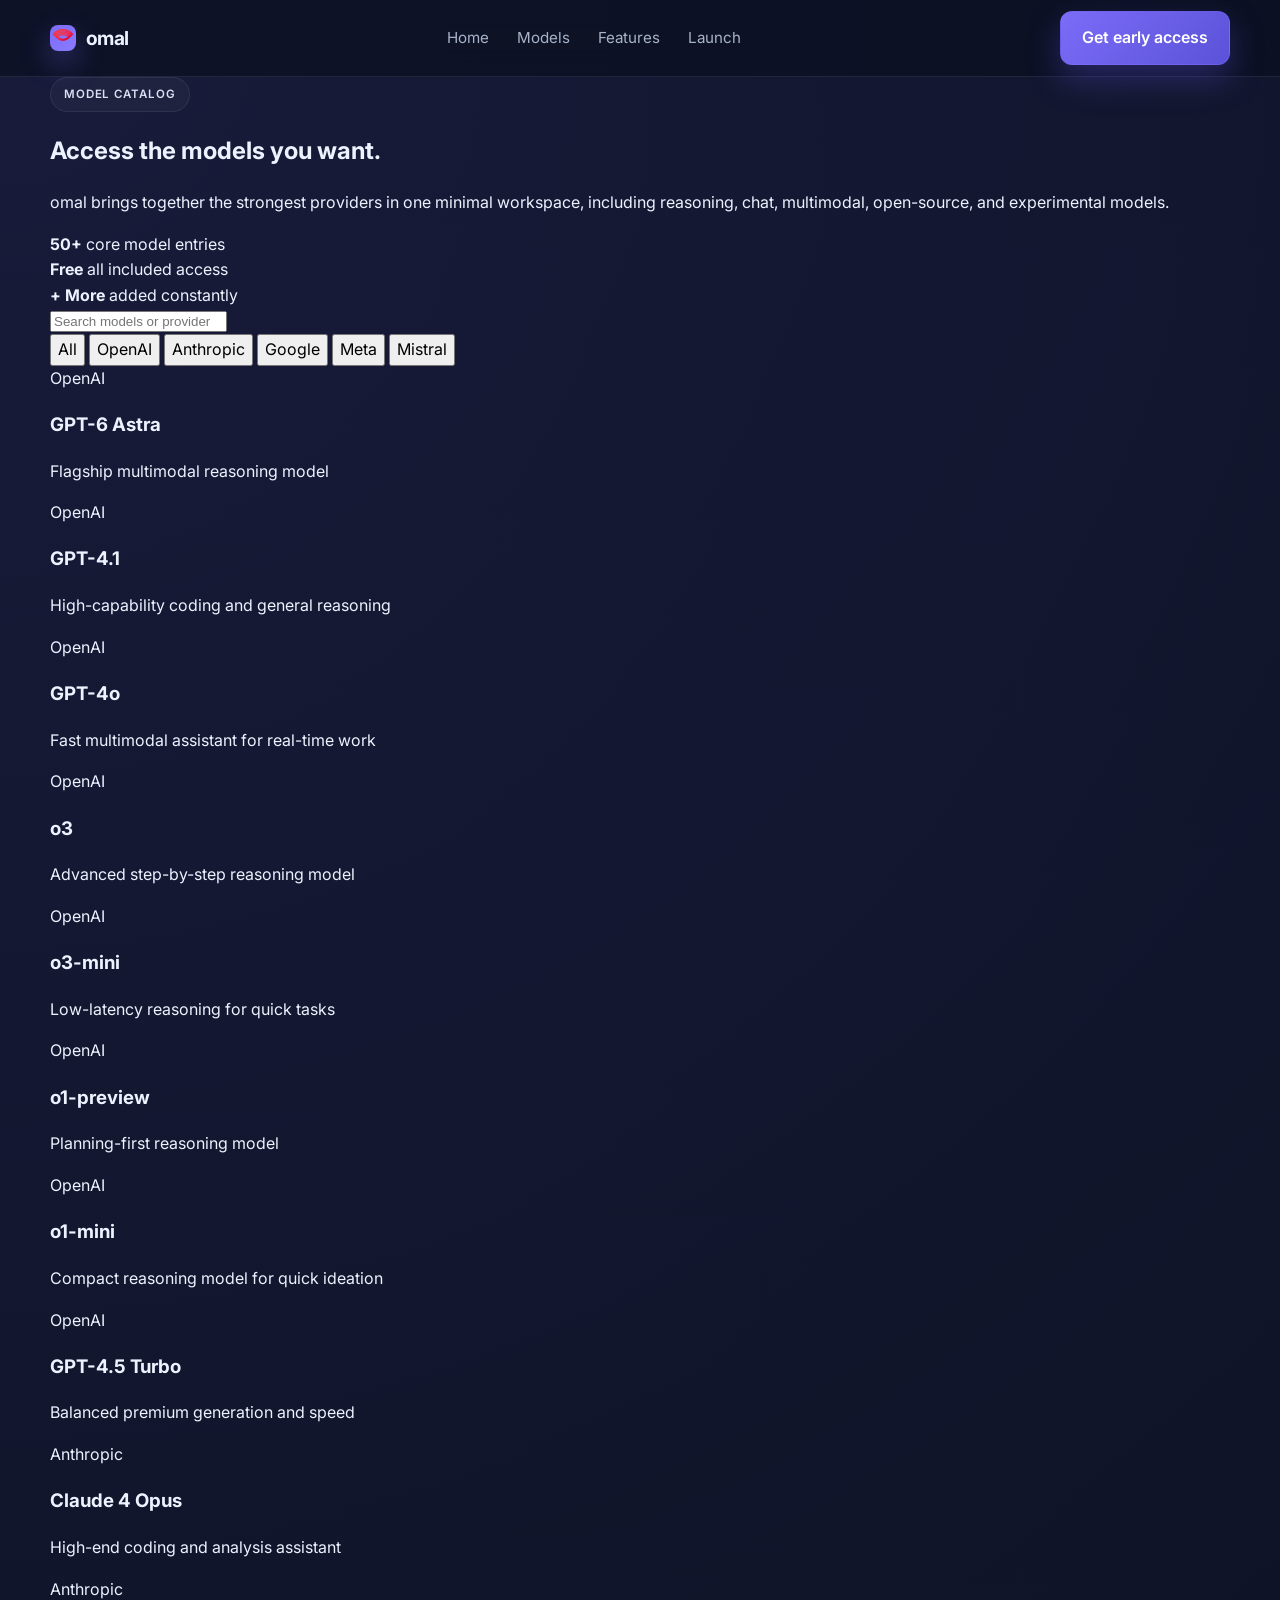
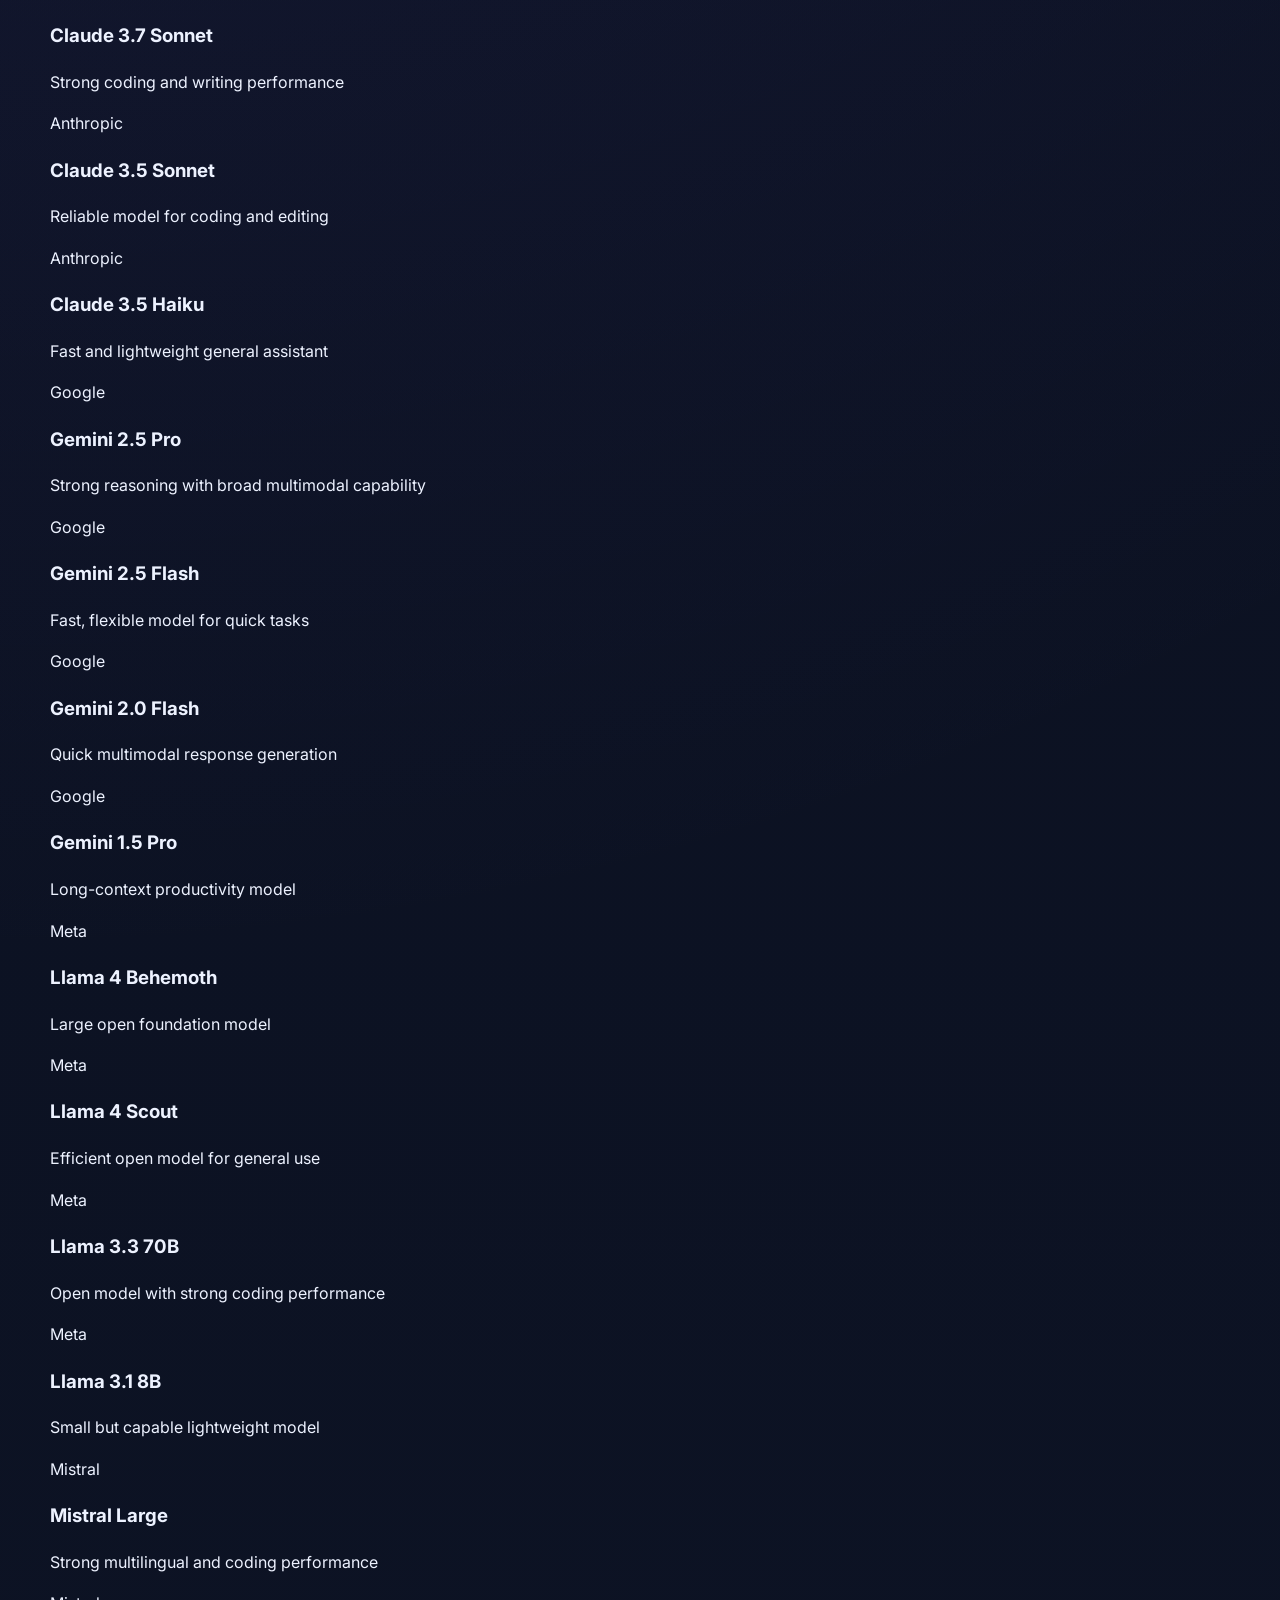
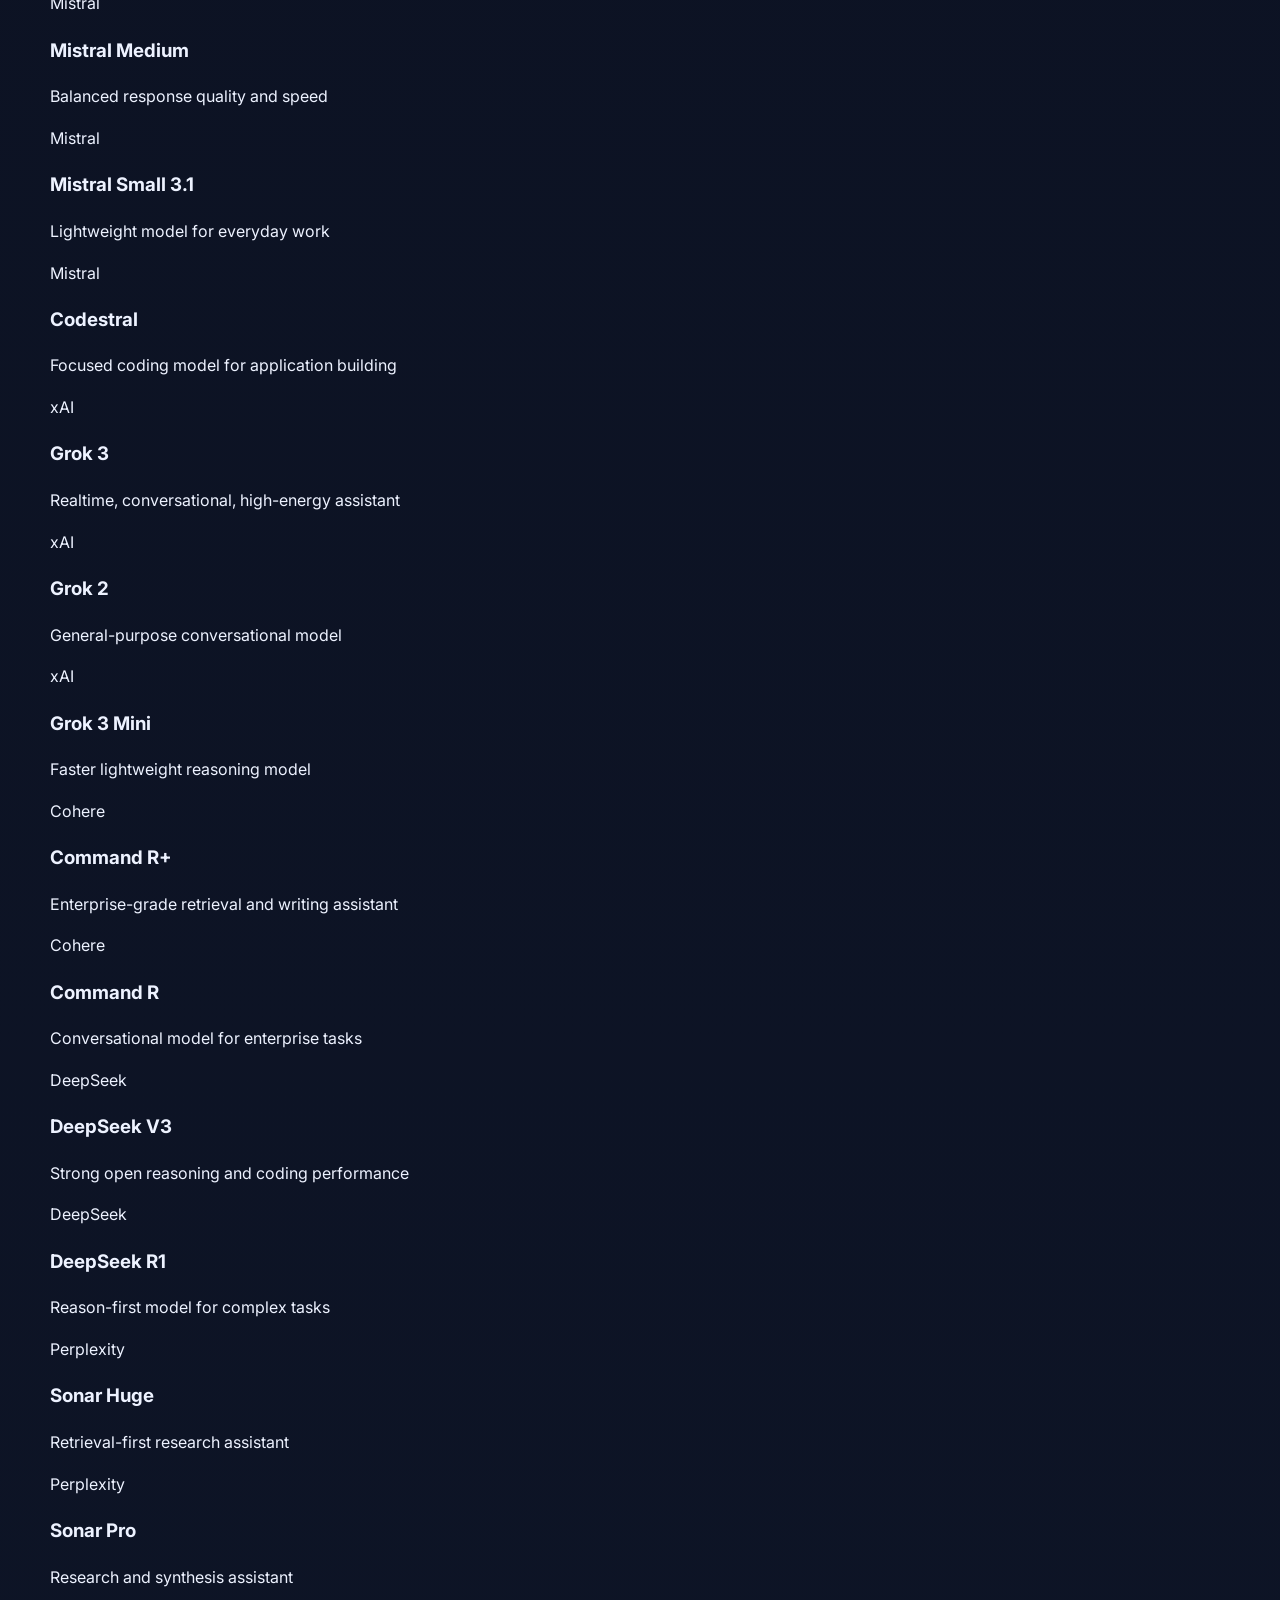
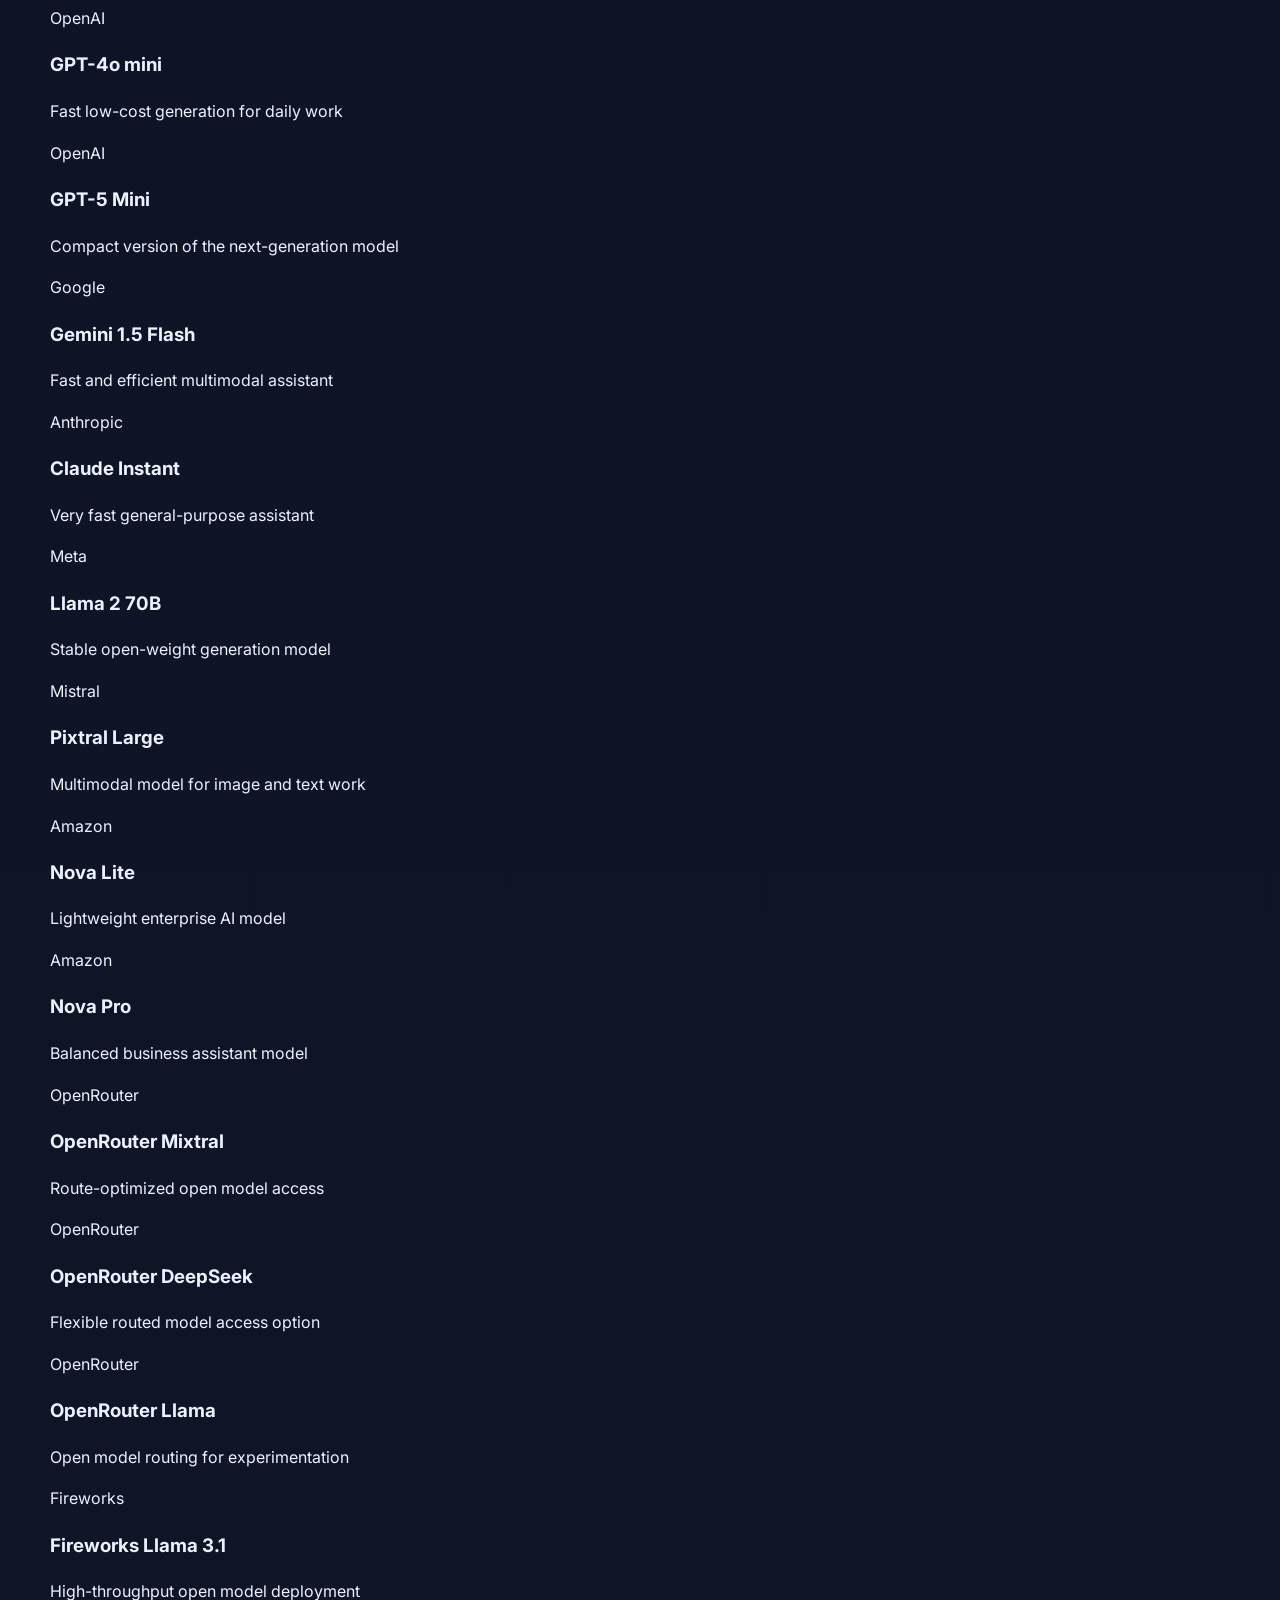
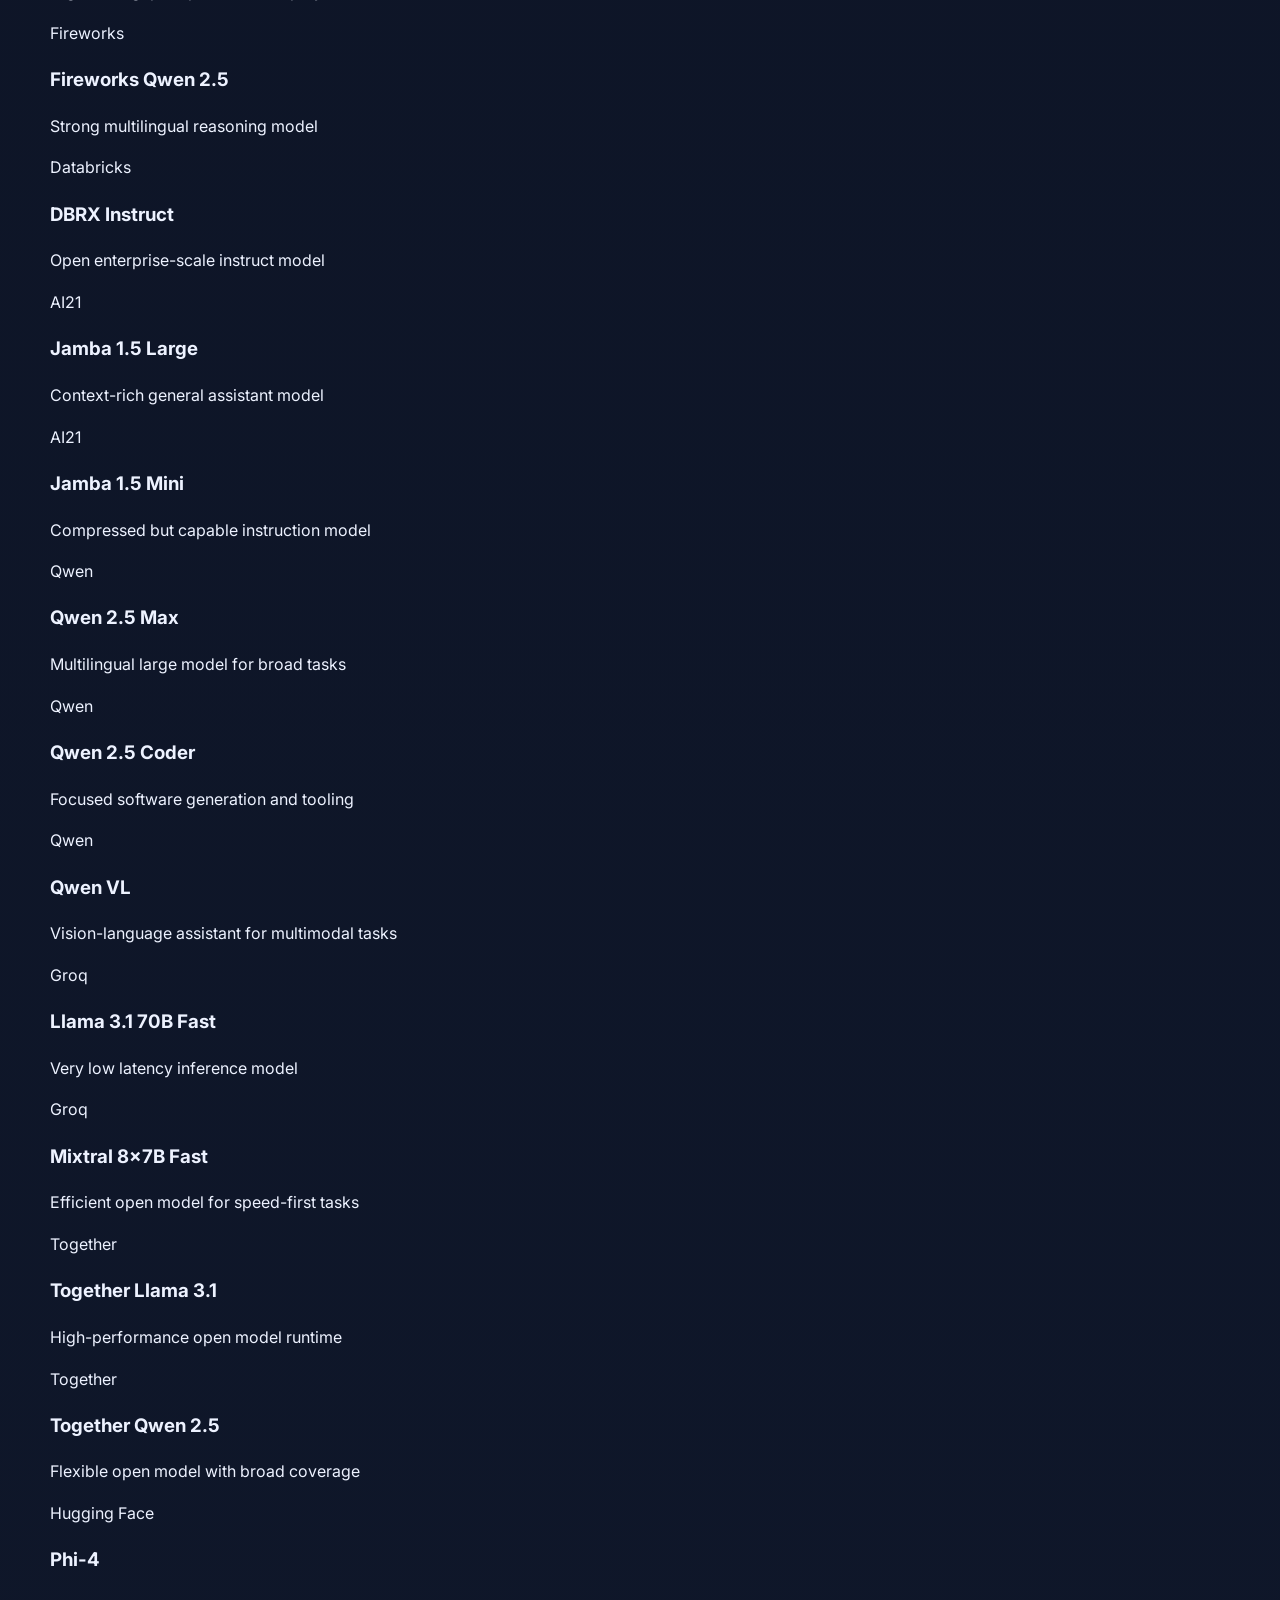
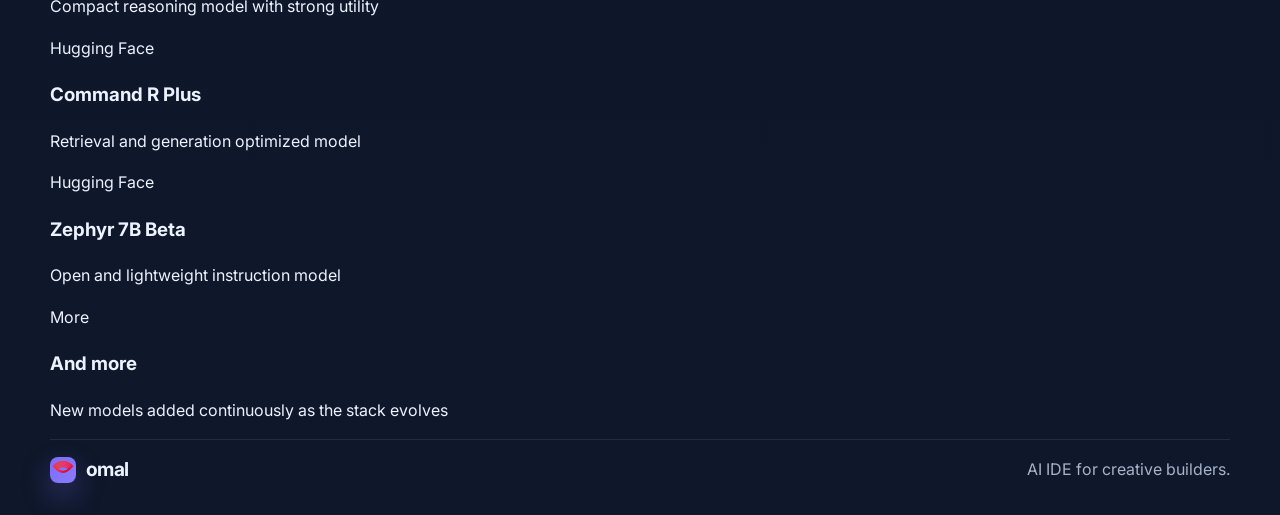
==== models.html @ 40bc3aa3 "Create the dedicated models page with a catalog grid covering 50+ AI models and provider-based filte" ====
<!DOCTYPE html>
<html lang="en">
  <head>
    <meta charset="UTF-8" />
    <meta name="viewport" content="width=device-width, initial-scale=1.0" />
    <meta
      name="description"
      content="Explore the full omal model catalog, including OpenAI, Google, Anthropic, Meta, xAI, Mistral, and more."
    />
    <title>omal — Models</title>
    <link rel="preconnect" href="https://fonts.googleapis.com" />
    <link rel="preconnect" href="https://fonts.gstatic.com" crossorigin />
    <link
      href="https://fonts.googleapis.com/css2?family=Inter:wght@400;500;600;700;800&display=swap"
      rel="stylesheet"
    />
    <link rel="stylesheet" href="styles.css" />
  </head>
  <body>
    <div class="page-shell">
      <header class="topbar">
        <div class="container nav">
          <a href="index.html" class="brand" aria-label="omal home">
            <svg class="brand-mark" viewBox="0 0 240 240" aria-hidden="true">
              <defs>
                <linearGradient id="brandGlowModels" x1="0%" y1="0%" x2="100%" y2="100%">
                  <stop offset="0%" stop-color="#ff3b30" />
                  <stop offset="50%" stop-color="#ff1e41" />
                  <stop offset="100%" stop-color="#d1001d" />
                </linearGradient>
              </defs>
              <g fill="none" stroke="url(#brandGlowModels)" stroke-width="11" stroke-linecap="round" opacity="0.96">
                <path d="M120 42c-35 0-68 15-89 42 27 30 58 48 89 48s62-18 89-48c-21-27-54-42-89-42Z" />
                <path d="M120 53c-32 0-62 14-81 37 26 28 53 45 81 45 28 0 55-17 81-45-19-23-49-37-81-37Z" />
                <path d="M120 64c-29 0-56 13-73 33 22 25 46 40 73 40 27 0 51-15 73-40-17-20-44-33-73-33Z" />
                <path d="M120 76c-25 0-48 11-62 28 18 21 39 34 62 34 23 0 44-13 62-34-14-17-37-28-62-28Z" />
                <path d="M120 88c-20 0-39 9-51 22 15 17 33 28 51 28 18 0 36-11 51-28-12-13-31-22-51-22Z" />
              </g>
            </svg>
            <span class="brand-name">omal</span>
          </a>

          <nav class="nav-links" aria-label="Main navigation">
            <a href="index.html">Home</a>
            <a href="models.html" class="active">Models</a>
            <a href="index.html#features">Features</a>
            <a href="index.html#launch">Launch</a>
          </nav>

          <a
            href="https://discord.gg/xX44B92bxk"
            target="_blank"
            rel="noreferrer"
            class="button button-primary button-small"
          >
            Get early access
          </a>
        </div>
      </header>

      <main>
        <section class="model-header container">
          <div class="model-intro">
            <span class="eyebrow muted">Model catalog</span>
            <h1>Access the models you want.</h1>
            <p>
              omal brings together the strongest providers in one minimal workspace,
              including reasoning, chat, multimodal, open-source, and experimental models.
            </p>
          </div>

          <div class="model-summary">
            <div>
              <strong>50+</strong>
              <span>core model entries</span>
            </div>
            <div>
              <strong>Free</strong>
              <span>all included access</span>
            </div>
            <div>
              <strong>+ More</strong>
              <span>added constantly</span>
            </div>
          </div>
        </section>

        <section class="models container">
          <div class="table-tools">
            <div class="search-wrap">
              <input id="modelSearch" type="search" placeholder="Search models or providers" aria-label="Search models" />
            </div>
            <div class="provider-filter" aria-label="Model filters">
              <button class="chip active" data-provider="all">All</button>
              <button class="chip" data-provider="openai">OpenAI</button>
              <button class="chip" data-provider="anthropic">Anthropic</button>
              <button class="chip" data-provider="google">Google</button>
              <button class="chip" data-provider="meta">Meta</button>
              <button class="chip" data-provider="mistral">Mistral</button>
            </div>
          </div>

          <div class="model-grid">
            <article class="model-card" data-provider="openai" data-name="gpt-6 astra">
              <div class="provider-pill provider-openai">OpenAI</div>
              <h3>GPT-6 Astra</h3>
              <p>Flagship multimodal reasoning model</p>
            </article>

            <article class="model-card" data-provider="openai" data-name="gpt-4.1">
              <div class="provider-pill provider-openai">OpenAI</div>
              <h3>GPT-4.1</h3>
              <p>High-capability coding and general reasoning</p>
            </article>

            <article class="model-card" data-provider="openai" data-name="gpt-4o">
              <div class="provider-pill provider-openai">OpenAI</div>
              <h3>GPT-4o</h3>
              <p>Fast multimodal assistant for real-time work</p>
            </article>

            <article class="model-card" data-provider="openai" data-name="o3">
              <div class="provider-pill provider-openai">OpenAI</div>
              <h3>o3</h3>
              <p>Advanced step-by-step reasoning model</p>
            </article>

            <article class="model-card" data-provider="openai" data-name="o3-mini">
              <div class="provider-pill provider-openai">OpenAI</div>
              <h3>o3-mini</h3>
              <p>Low-latency reasoning for quick tasks</p>
            </article>

            <article class="model-card" data-provider="openai" data-name="o1-preview">
              <div class="provider-pill provider-openai">OpenAI</div>
              <h3>o1-preview</h3>
              <p>Planning-first reasoning model</p>
            </article>

            <article class="model-card" data-provider="openai" data-name="o1-mini">
              <div class="provider-pill provider-openai">OpenAI</div>
              <h3>o1-mini</h3>
              <p>Compact reasoning model for quick ideation</p>
            </article>

            <article class="model-card" data-provider="openai" data-name="gpt-4.5 turbo">
              <div class="provider-pill provider-openai">OpenAI</div>
              <h3>GPT-4.5 Turbo</h3>
              <p>Balanced premium generation and speed</p>
            </article>

            <article class="model-card" data-provider="anthropic" data-name="claude 4 opus">
              <div class="provider-pill provider-anthropic">Anthropic</div>
              <h3>Claude 4 Opus</h3>
              <p>High-end coding and analysis assistant</p>
            </article>

            <article class="model-card" data-provider="anthropic" data-name="claude 3.7 sonnet">
              <div class="provider-pill provider-anthropic">Anthropic</div>
              <h3>Claude 3.7 Sonnet</h3>
              <p>Strong coding and writing performance</p>
            </article>

            <article class="model-card" data-provider="anthropic" data-name="claude 3.5 sonnet">
              <div class="provider-pill provider-anthropic">Anthropic</div>
              <h3>Claude 3.5 Sonnet</h3>
              <p>Reliable model for coding and editing</p>
            </article>

            <article class="model-card" data-provider="anthropic" data-name="claude 3.5 haiku">
              <div class="provider-pill provider-anthropic">Anthropic</div>
              <h3>Claude 3.5 Haiku</h3>
              <p>Fast and lightweight general assistant</p>
            </article>

            <article class="model-card" data-provider="google" data-name="gemini 2.5 pro">
              <div class="provider-pill provider-google">Google</div>
              <h3>Gemini 2.5 Pro</h3>
              <p>Strong reasoning with broad multimodal capability</p>
            </article>

            <article class="model-card" data-provider="google" data-name="gemini 2.5 flash">
              <div class="provider-pill provider-google">Google</div>
              <h3>Gemini 2.5 Flash</h3>
              <p>Fast, flexible model for quick tasks</p>
            </article>

            <article class="model-card" data-provider="google" data-name="gemini 2.0 flash">
              <div class="provider-pill provider-google">Google</div>
              <h3>Gemini 2.0 Flash</h3>
              <p>Quick multimodal response generation</p>
            </article>

            <article class="model-card" data-provider="google" data-name="gemini 1.5 pro">
              <div class="provider-pill provider-google">Google</div>
              <h3>Gemini 1.5 Pro</h3>
              <p>Long-context productivity model</p>
            </article>

            <article class="model-card" data-provider="meta" data-name="llama 4 behemoth">
              <div class="provider-pill provider-meta">Meta</div>
              <h3>Llama 4 Behemoth</h3>
              <p>Large open foundation model</p>
            </article>

            <article class="model-card" data-provider="meta" data-name="llama 4 scout">
              <div class="provider-pill provider-meta">Meta</div>
              <h3>Llama 4 Scout</h3>
              <p>Efficient open model for general use</p>
            </article>

            <article class="model-card" data-provider="meta" data-name="llama 3.3 70b">
              <div class="provider-pill provider-meta">Meta</div>
              <h3>Llama 3.3 70B</h3>
              <p>Open model with strong coding performance</p>
            </article>

            <article class="model-card" data-provider="meta" data-name="llama 3.1 8b">
              <div class="provider-pill provider-meta">Meta</div>
              <h3>Llama 3.1 8B</h3>
              <p>Small but capable lightweight model</p>
            </article>

            <article class="model-card" data-provider="mistral" data-name="mistral large">
              <div class="provider-pill provider-mistral">Mistral</div>
              <h3>Mistral Large</h3>
              <p>Strong multilingual and coding performance</p>
            </article>

            <article class="model-card" data-provider="mistral" data-name="mistral medium">
              <div class="provider-pill provider-mistral">Mistral</div>
              <h3>Mistral Medium</h3>
              <p>Balanced response quality and speed</p>
            </article>

            <article class="model-card" data-provider="mistral" data-name="mistral small 3.1">
              <div class="provider-pill provider-mistral">Mistral</div>
              <h3>Mistral Small 3.1</h3>
              <p>Lightweight model for everyday work</p>
            </article>

            <article class="model-card" data-provider="mistral" data-name="codestral">
              <div class="provider-pill provider-mistral">Mistral</div>
              <h3>Codestral</h3>
              <p>Focused coding model for application building</p>
            </article>

            <article class="model-card" data-provider="xai" data-name="grok 3">
              <div class="provider-pill provider-xai">xAI</div>
              <h3>Grok 3</h3>
              <p>Realtime, conversational, high-energy assistant</p>
            </article>

            <article class="model-card" data-provider="xai" data-name="grok 2">
              <div class="provider-pill provider-xai">xAI</div>
              <h3>Grok 2</h3>
              <p>General-purpose conversational model</p>
            </article>

            <article class="model-card" data-provider="xai" data-name="grok 3 mini">
              <div class="provider-pill provider-xai">xAI</div>
              <h3>Grok 3 Mini</h3>
              <p>Faster lightweight reasoning model</p>
            </article>

            <article class="model-card" data-provider="cohere" data-name="command r+">
              <div class="provider-pill provider-cohere">Cohere</div>
              <h3>Command R+</h3>
              <p>Enterprise-grade retrieval and writing assistant</p>
            </article>

            <article class="model-card" data-provider="cohere" data-name="command r">
              <div class="provider-pill provider-cohere">Cohere</div>
              <h3>Command R</h3>
              <p>Conversational model for enterprise tasks</p>
            </article>

            <article class="model-card" data-provider="deepseek" data-name="deepseek v3">
              <div class="provider-pill provider-deepseek">DeepSeek</div>
              <h3>DeepSeek V3</h3>
              <p>Strong open reasoning and coding performance</p>
            </article>

            <article class="model-card" data-provider="deepseek" data-name="deepseek r1">
              <div class="provider-pill provider-deepseek">DeepSeek</div>
              <h3>DeepSeek R1</h3>
              <p>Reason-first model for complex tasks</p>
            </article>

            <article class="model-card" data-provider="perplexity" data-name="sonar huge">
              <div class="provider-pill provider-perplexity">Perplexity</div>
              <h3>Sonar Huge</h3>
              <p>Retrieval-first research assistant</p>
            </article>

            <article class="model-card" data-provider="perplexity" data-name="sonar pro">
              <div class="provider-pill provider-perplexity">Perplexity</div>
              <h3>Sonar Pro</h3>
              <p>Research and synthesis assistant</p>
            </article>

            <article class="model-card" data-provider="openai" data-name="gpt-4o mini">
              <div class="provider-pill provider-openai">OpenAI</div>
              <h3>GPT-4o mini</h3>
              <p>Fast low-cost generation for daily work</p>
            </article>

            <article class="model-card" data-provider="openai" data-name="gpt-5 mini">
              <div class="provider-pill provider-openai">OpenAI</div>
              <h3>GPT-5 Mini</h3>
              <p>Compact version of the next-generation model</p>
            </article>

            <article class="model-card" data-provider="google" data-name="gemini 1.5 flash">
              <div class="provider-pill provider-google">Google</div>
              <h3>Gemini 1.5 Flash</h3>
              <p>Fast and efficient multimodal assistant</p>
            </article>

            <article class="model-card" data-provider="anthropic" data-name="claude instant">
              <div class="provider-pill provider-anthropic">Anthropic</div>
              <h3>Claude Instant</h3>
              <p>Very fast general-purpose assistant</p>
            </article>

            <article class="model-card" data-provider="meta" data-name="llama 2 70b">
              <div class="provider-pill provider-meta">Meta</div>
              <h3>Llama 2 70B</h3>
              <p>Stable open-weight generation model</p>
            </article>

            <article class="model-card" data-provider="mistral" data-name="pixtral large">
              <div class="provider-pill provider-mistral">Mistral</div>
              <h3>Pixtral Large</h3>
              <p>Multimodal model for image and text work</p>
            </article>

            <article class="model-card" data-provider="amazon" data-name="nova lite">
              <div class="provider-pill provider-amazon">Amazon</div>
              <h3>Nova Lite</h3>
              <p>Lightweight enterprise AI model</p>
            </article>

            <article class="model-card" data-provider="amazon" data-name="nova pro">
              <div class="provider-pill provider-amazon">Amazon</div>
              <h3>Nova Pro</h3>
              <p>Balanced business assistant model</p>
            </article>

            <article class="model-card" data-provider="openrouter" data-name="openrouter mixtral">
              <div class="provider-pill provider-openrouter">OpenRouter</div>
              <h3>OpenRouter Mixtral</h3>
              <p>Route-optimized open model access</p>
            </article>

            <article class="model-card" data-provider="openrouter" data-name="openrouter deepseek">
              <div class="provider-pill provider-openrouter">OpenRouter</div>
              <h3>OpenRouter DeepSeek</h3>
              <p>Flexible routed model access option</p>
            </article>

            <article class="model-card" data-provider="openrouter" data-name="openrouter llama">
              <div class="provider-pill provider-openrouter">OpenRouter</div>
              <h3>OpenRouter Llama</h3>
              <p>Open model routing for experimentation</p>
            </article>

            <article class="model-card" data-provider="fireworks" data-name="fireworks llama 3.1">
              <div class="provider-pill provider-fireworks">Fireworks</div>
              <h3>Fireworks Llama 3.1</h3>
              <p>High-throughput open model deployment</p>
            </article>

            <article class="model-card" data-provider="fireworks" data-name="fireworks qwen 2.5">
              <div class="provider-pill provider-fireworks">Fireworks</div>
              <h3>Fireworks Qwen 2.5</h3>
              <p>Strong multilingual reasoning model</p>
            </article>

            <article class="model-card" data-provider="databricks" data-name="dbrx instruct">
              <div class="provider-pill provider-databricks">Databricks</div>
              <h3>DBRX Instruct</h3>
              <p>Open enterprise-scale instruct model</p>
            </article>

            <article class="model-card" data-provider="ai21" data-name="jamba 1.5 large">
              <div class="provider-pill provider-ai21">AI21</div>
              <h3>Jamba 1.5 Large</h3>
              <p>Context-rich general assistant model</p>
            </article>

            <article class="model-card" data-provider="ai21" data-name="jamba 1.5 mini">
              <div class="provider-pill provider-ai21">AI21</div>
              <h3>Jamba 1.5 Mini</h3>
              <p>Compressed but capable instruction model</p>
            </article>

            <article class="model-card" data-provider="qwen" data-name="qwen 2.5 max">
              <div class="provider-pill provider-qwen">Qwen</div>
              <h3>Qwen 2.5 Max</h3>
              <p>Multilingual large model for broad tasks</p>
            </article>

            <article class="model-card" data-provider="qwen" data-name="qwen 2.5 coder">
              <div class="provider-pill provider-qwen">Qwen</div>
              <h3>Qwen 2.5 Coder</h3>
              <p>Focused software generation and tooling</p>
            </article>

            <article class="model-card" data-provider="qwen" data-name="qwen vl">
              <div class="provider-pill provider-qwen">Qwen</div>
              <h3>Qwen VL</h3>
              <p>Vision-language assistant for multimodal tasks</p>
            </article>

            <article class="model-card" data-provider="groq" data-name="llama 3.1 70b fast">
              <div class="provider-pill provider-groq">Groq</div>
              <h3>Llama 3.1 70B Fast</h3>
              <p>Very low latency inference model</p>
            </article>

            <article class="model-card" data-provider="groq" data-name="mixtral 8x7b fast">
              <div class="provider-pill provider-groq">Groq</div>
              <h3>Mixtral 8x7B Fast</h3>
              <p>Efficient open model for speed-first tasks</p>
            </article>

            <article class="model-card" data-provider="together" data-name="together llama 3.1">
              <div class="provider-pill provider-together">Together</div>
              <h3>Together Llama 3.1</h3>
              <p>High-performance open model runtime</p>
            </article>

            <article class="model-card" data-provider="together" data-name="together qwen 2.5">
              <div class="provider-pill provider-together">Together</div>
              <h3>Together Qwen 2.5</h3>
              <p>Flexible open model with broad coverage</p>
            </article>

            <article class="model-card" data-provider="huggingface" data-name="phi-4">
              <div class="provider-pill provider-huggingface">Hugging Face</div>
              <h3>Phi-4</h3>
              <p>Compact reasoning model with strong utility</p>
            </article>

            <article class="model-card" data-provider="huggingface" data-name="command-r-plus-08-2024">
              <div class="provider-pill provider-huggingface">Hugging Face</div>
              <h3>Command R Plus</h3>
              <p>Retrieval and generation optimized model</p>
            </article>

            <article class="model-card" data-provider="huggingface" data-name="zephyr 7b beta">
              <div class="provider-pill provider-huggingface">Hugging Face</div>
              <h3>Zephyr 7B Beta</h3>
              <p>Open and lightweight instruction model</p>
            </article>

            <article class="model-card more-card" data-provider="all" data-name="more models">
              <div class="provider-pill provider-more">More</div>
              <h3>And more</h3>
              <p>New models added continuously as the stack evolves</p>
            </article>
          </div>
        </section>
      </main>

      <footer class="footer container">
        <a href="index.html" class="brand footer-brand" aria-label="omal home">
          <svg class="brand-mark" viewBox="0 0 240 240" aria-hidden="true">
            <defs>
              <linearGradient id="brandGlowFooterModels" x1="0%" y1="0%" x2="100%" y2="100%">
                <stop offset="0%" stop-color="#ff3b30" />
                <stop offset="50%" stop-color="#ff1e41" />
                <stop offset="100%" stop-color="#d1001d" />
              </linearGradient>
            </defs>
            <g fill="none" stroke="url(#brandGlowFooterModels)" stroke-width="11" stroke-linecap="round" opacity="0.96">
              <path d="M120 42c-35 0-68 15-89 42 27 30 58 48 89 48s62-18 89-48c-21-27-54-42-89-42Z" />
              <path d="M120 53c-32 0-62 14-81 37 26 28 53 45 81 45 28 0 55-17 81-45-19-23-49-37-81-37Z" />
              <path d="M120 64c-29 0-56 13-73 33 22 25 46 40 73 40 27 0 51-15 73-40-17-20-44-33-73-33Z" />
              <path d="M120 76c-25 0-48 11-62 28 18 21 39 34 62 34 23 0 44-13 62-34-14-17-37-28-62-28Z" />
              <path d="M120 88c-20 0-39 9-51 22 15 17 33 28 51 28 18 0 36-11 51-28-12-13-31-22-51-22Z" />
            </g>
          </svg>
          <span class="brand-name">omal</span>
        </a>

        <p>AI IDE for creative builders.</p>
      </footer>
    </div>

    <script src="script.js"></script>
  </body>
</html>
---- styles.css ----
:root {
  --bg: #0b1020;
  --bg-soft: #111827;
  --bg-elevated: #121b2d;
  --panel: rgba(17, 24, 39, 0.82);
  --panel-strong: #101827;
  --line: rgba(148, 163, 184, 0.15);
  --text: #edf2ff;
  --muted: #a7b3c9;
  --muted-strong: #d9e0f0;
  --accent: #7c6cf8;
  --accent-strong: #5a52d8;
  --accent-soft: rgba(124, 108, 248, 0.12);
  --success: #4dd4ac;
  --shadow: 0 20px 45px rgba(2, 6, 23, 0.38);
}

* {
  box-sizing: border-box;
}

html {
  scroll-behavior: smooth;
}

body {
  margin: 0;
  background:
    radial-gradient(circle at top left, rgba(124, 108, 248, 0.12), transparent 30%),
    linear-gradient(180deg, #0b1020 0%, #0f172a 100%);
  color: var(--text);
  font-family: "Inter", sans-serif;
  line-height: 1.6;
}

a {
  color: inherit;
  text-decoration: none;
}

img, svg {
  display: block;
  max-width: 100%;
}

button {
  font: inherit;
}

.site-shell {
  min-height: 100vh;
}

.container {
  width: min(1180px, calc(100% - 32px));
  margin: 0 auto;
}

.topbar {
  position: sticky;
  top: 0;
  z-index: 10;
  background: rgba(11, 16, 32, 0.72);
  backdrop-filter: blur(14px);
  border-bottom: 1px solid var(--line);
}

.nav {
  display: flex;
  align-items: center;
  justify-content: space-between;
  min-height: 76px;
  gap: 20px;
}

.brand {
  display: inline-flex;
  align-items: center;
  gap: 10px;
  font-weight: 700;
  letter-spacing: -0.04em;
}

.brand-mark {
  width: 26px;
  height: 26px;
  border-radius: 8px;
  display: inline-grid;
  place-items: center;
  background: linear-gradient(135deg, var(--accent), #8a7bff);
  color: white;
  box-shadow: 0 12px 28px rgba(124, 108, 248, 0.35);
}

.brand-name {
  font-size: 1.2rem;
}

.nav-links {
  display: flex;
  align-items: center;
  gap: 28px;
  color: var(--muted);
  font-size: 0.95rem;
}

.nav-links a {
  transition: color 150ms ease;
}

.nav-links a:hover {
  color: var(--text);
}

.button {
  display: inline-flex;
  align-items: center;
  justify-content: center;
  border-radius: 12px;
  transition: transform 150ms ease, opacity 150ms ease, border-color 150ms ease;
  cursor: pointer;
}

.button:hover {
  transform: translateY(-1px);
}

.button-primary {
  background: linear-gradient(135deg, var(--accent), var(--accent-strong));
  color: white;
  box-shadow: 0 14px 32px rgba(90, 82, 216, 0.34);
  border: 1px solid rgba(124, 108, 248, 0.35);
}

.button-secondary {
  background: rgba(15, 23, 42, 0.5);
  color: var(--text);
  border: 1px solid var(--line);
}

.button.small {
  padding: 0.7rem 1rem;
  font-size: 0.92rem;
}

.button:not(.small) {
  min-height: 48px;
  padding: 0.8rem 1.3rem;
  font-weight: 600;
}

.hero {
  display: grid;
  grid-template-columns: 1.05fr 0.95fr;
  align-items: center;
  gap: 42px;
  padding: 72px 0 56px;
}

.eyebrow {
  display: inline-flex;
  align-items: center;
  background: rgba(124, 108, 248, 0.08);
  border: 1px solid rgba(124, 108, 248, 0.2);
  color: #d9d2ff;
  border-radius: 999px;
  padding: 0.45rem 0.8rem;
  text-transform: uppercase;
  letter-spacing: 0.08em;
  font-size: 0.72rem;
  font-weight: 600;
}

.eyebrow.muted {
  background: rgba(148, 163, 184, 0.06);
  border-color: rgba(148, 163, 184, 0.12);
  color: var(--muted-strong);
}

.hero-copy h1 {
  margin: 18px 0 16px;
  font-size: clamp(3rem, 6vw, 5rem);
  line-height: 0.96;
  letter-spacing: -0.065em;
  max-width: 620px;
}

.lead {
  margin: 0;
  max-width: 600px;
  color: var(--muted);
  font-size: 1.1rem;
}

.cta-row {
  display: flex;
  flex-wrap: wrap;
  gap: 14px;
  margin-top: 30px;
}

.hero-stats {
  display: grid;
  grid-template-columns: repeat(3, minmax(0, 1fr));
  gap: 18px;
  margin-top: 30px;
}

.hero-stats div {
  padding-top: 18px;
  border-top: 1px solid var(--line);
}

.hero-stats strong {
  display: block;
  margin-bottom: 6px;
  font-size: 1rem;
}

.hero-stats span {
  color: var(--muted);
  font-size: 0.76rem;
}

.hero-visual {
  background: rgba(14, 20, 33, 0.88);
  border: 1px solid var(--line);
  border-radius: 20px;
  box-shadow: var(--shadow);
  padding: 14px;
}

.window-bar {
  display: flex;
  gap: 8px;
  padding: 8px 10px 14px;
}

.window-bar span {
  display: block;
  width: 11px;
  height: 11px;
  border-radius: 50%;
  background: rgba(148, 163, 184, 0.55);
}

.window-bar span:first-child { background: #ff5f57; }
.window-bar span:nth-child(2) { background: #ffbd2e; }
.window-bar span:nth-child(3) { background: #28c840; }

.editor {
  display: grid;
  grid-template-columns: 170px 1fr;
  border-radius: 16px;
  overflow: hidden;
  border: 1px solid var(--line);
  background: rgba(9, 12, 20, 0.9);
}

.sidebar {
  padding: 14px 10px;
  background: rgba(15, 23, 42, 0.7);
  border-right: 1px solid var(--line);
}

.side-item {
  display: flex;
  align-items: center;
  padding: 10px 12px;
  margin-bottom: 8px;
  border-radius: 10px;
  color: var(--muted);
  background: transparent;
  font-size: 0.82rem;
}

.side-item.active {
  background: rgba(124, 108, 248, 0.08);
  border: 1px solid rgba(124, 108, 248, 0.18);
  color: var(--text);
}

.code-panel {
  padding: 14px 12px 12px;
}

.panel-label {
  display: inline-flex;
  align-items: center;
  border-radius: 999px;
  padding: 0.38rem 0.62rem;
  background: rgba(77, 212, 172, 0.08);
  border: 1px solid rgba(77, 212, 172, 0.24);
  color: #bee9dc;
  font-size: 0.72rem;
  letter-spacing: 0.05em;
  text-transform: uppercase;
  font-weight: 600;
}

pre {
  margin: 14px 0 12px;
  background: rgba(15, 23, 42, 0.7);
  border: 1px solid rgba(148, 163, 184, 0.08);
  border-radius: 12px;
  padding: 14px;
  overflow: auto;
}

pre code {
  color: #dfe7fb;
  font-family: "SFMono-Regular", Consolas, monospace;
  font-size: 0.77rem;
  line-height: 1.8;
}

.token.key { color: #b39cff; }
.token.var { color: #d9d2ff; }
.token.string { color: #8ce4c6; }

.status-row {
  display: inline-flex;
  align-items: center;
  gap: 8px;
  border-radius: 999px;
  border: 1px solid var(--line);
  padding: 0.44rem 0.72rem;
  font-size: 0.74rem;
  color: var(--muted);
  background: rgba(148, 163, 184, 0.03);
}

.status-dot {
  width: 7px;
  height: 7px;
  border-radius: 50%;
  background: var(--success);
  box-shadow: 0 0 10px rgba(77, 212, 172, 0.9);
}

.features,
.workflow,
.story,
.cta {
  padding: 30px 0 56px;
}

.section-heading {
  margin-bottom: 24px;
}

.section-heading h2 {
  margin: 14px 0 0;
  font-size: clamp(2.2rem, 4vw, 3.2rem);
  line-height: 1.06;
  letter-spacing: -0.06em;
}

.narrow {
  max-width: 620px;
}

.feature-grid {
  display: grid;
  grid-template-columns: repeat(4, minmax(0, 1fr));
  gap: 18px;
}

.feature-card {
  background: rgba(17, 24, 39, 0.62);
  border: 1px solid var(--line);
  border-radius: 20px;
  padding: 20px 18px;
  box-shadow: 0 8px 20px rgba(2, 6, 23, 0.08);
}

.feature-icon {
  width: 42px;
  height: 42px;
  display: grid;
  place-items: center;
  border-radius: 12px;
  border: 1px solid rgba(124, 108, 248, 0.18);
  background: rgba(124, 108, 248, 0.06);
  color: #d8d1ff;
  margin-bottom: 18px;
}

.feature-icon svg {
  width: 18px;
  height: 18px;
}

.feature-card h3 {
  margin: 0 0 10px;
  font-size: 1.15rem;
}

.feature-card p {
  margin: 0;
  color: var(--muted);
}

.steps {
  display: grid;
  grid-template-columns: repeat(4, minmax(0, 1fr));
  gap: 18px;
}

.step {
  background: rgba(17, 24, 39, 0.58);
  border: 1px solid var(--line);
  border-radius: 18px;
  padding: 18px;
}

.step-number {
  display: inline-block;
  margin-bottom: 14px;
  color: #cfc1ff;
  font-size: 0.72rem;
  font-weight: 700;
  letter-spacing: 0.12em;
}

.step h3 {
  margin: 0 0 10px;
  font-size: 1.12rem;
}

.step p {
  margin: 0;
  color: var(--muted);
}

.story-panel {
  display: grid;
  grid-template-columns: 1.2fr 0.8fr;
  gap: 18px;
  background: linear-gradient(180deg, rgba(17, 24, 39, 0.9), rgba(12, 17, 29, 0.92));
  border: 1px solid var(--line);
  border-radius: 22px;
  padding: 28px;
}

.story-copy h2 {
  margin: 14px 0 12px;
  font-size: clamp(2rem, 4vw, 3rem);
  letter-spacing: -0.06em;
}

.story-copy p {
  margin: 0;
  color: var(--muted);
}

.story-metrics {
  display: grid;
  gap: 14px;
  align-content: center;
}

.story-metrics div {
  background: rgba(124, 108, 248, 0.04);
  border: 1px solid rgba(124, 108, 248, 0.12);
  border-radius: 16px;
  padding: 18px;
}

.story-metrics strong {
  display: block;
  font-size: clamp(1.8rem, 4vw, 2.4rem);
  letter-spacing: -0.06em;
}

.story-metrics span {
  color: var(--muted);
}

.cta-card {
  text-align: center;
  border: 1px solid var(--line);
  border-radius: 24px;
  background: linear-gradient(180deg, rgba(124, 108, 248, 0.08), rgba(17, 24, 39, 0.75));
  padding: clamp(28px, 5vw, 54px);
}

.cta-card h2 {
  margin: 16px auto 10px;
  max-width: 540px;
  font-size: clamp(2.2rem, 4vw, 3.2rem);
  line-height: 1.08;
  letter-spacing: -0.06em;
}

.cta-card p {
  margin: 0 auto 24px;
  max-width: 620px;
  color: var(--muted);
}

.footer {
  display: flex;
  align-items: center;
  justify-content: space-between;
  padding: 0 0 30px;
  margin-top: 10px;
  border-top: 1px solid var(--line);
}

.footer-brand {
  padding-top: 14px;
}

.footer p {
  margin: 0;
  padding-top: 14px;
  color: var(--muted);
}

@media (max-width: 980px) {
  .hero,
  .story-panel {
    grid-template-columns: 1fr;
  }

  .feature-grid {
    grid-template-columns: repeat(2, minmax(0, 1fr));
  }

  .steps {
    grid-template-columns: repeat(2, minmax(0, 1fr));
  }
}

@media (max-width: 700px) {
  .nav {
    flex-wrap: wrap;
    justify-content: center;
    padding: 16px 0;
  }

  .nav-links {
    width: 100%;
    justify-content: center;
    flex-wrap: wrap;
  }

  .hero {
    padding-top: 40px;
  }

  .hero-stats,
  .feature-grid,
  .steps {
    grid-template-columns: 1fr;
  }

  .editor {
    grid-template-columns: 1fr;
  }

  .sidebar {
    border-right: none;
    border-bottom: 1px solid var(--line);
  }

  .footer {
    flex-direction: column;
    text-align: center;
    gap: 6px;
  }
}
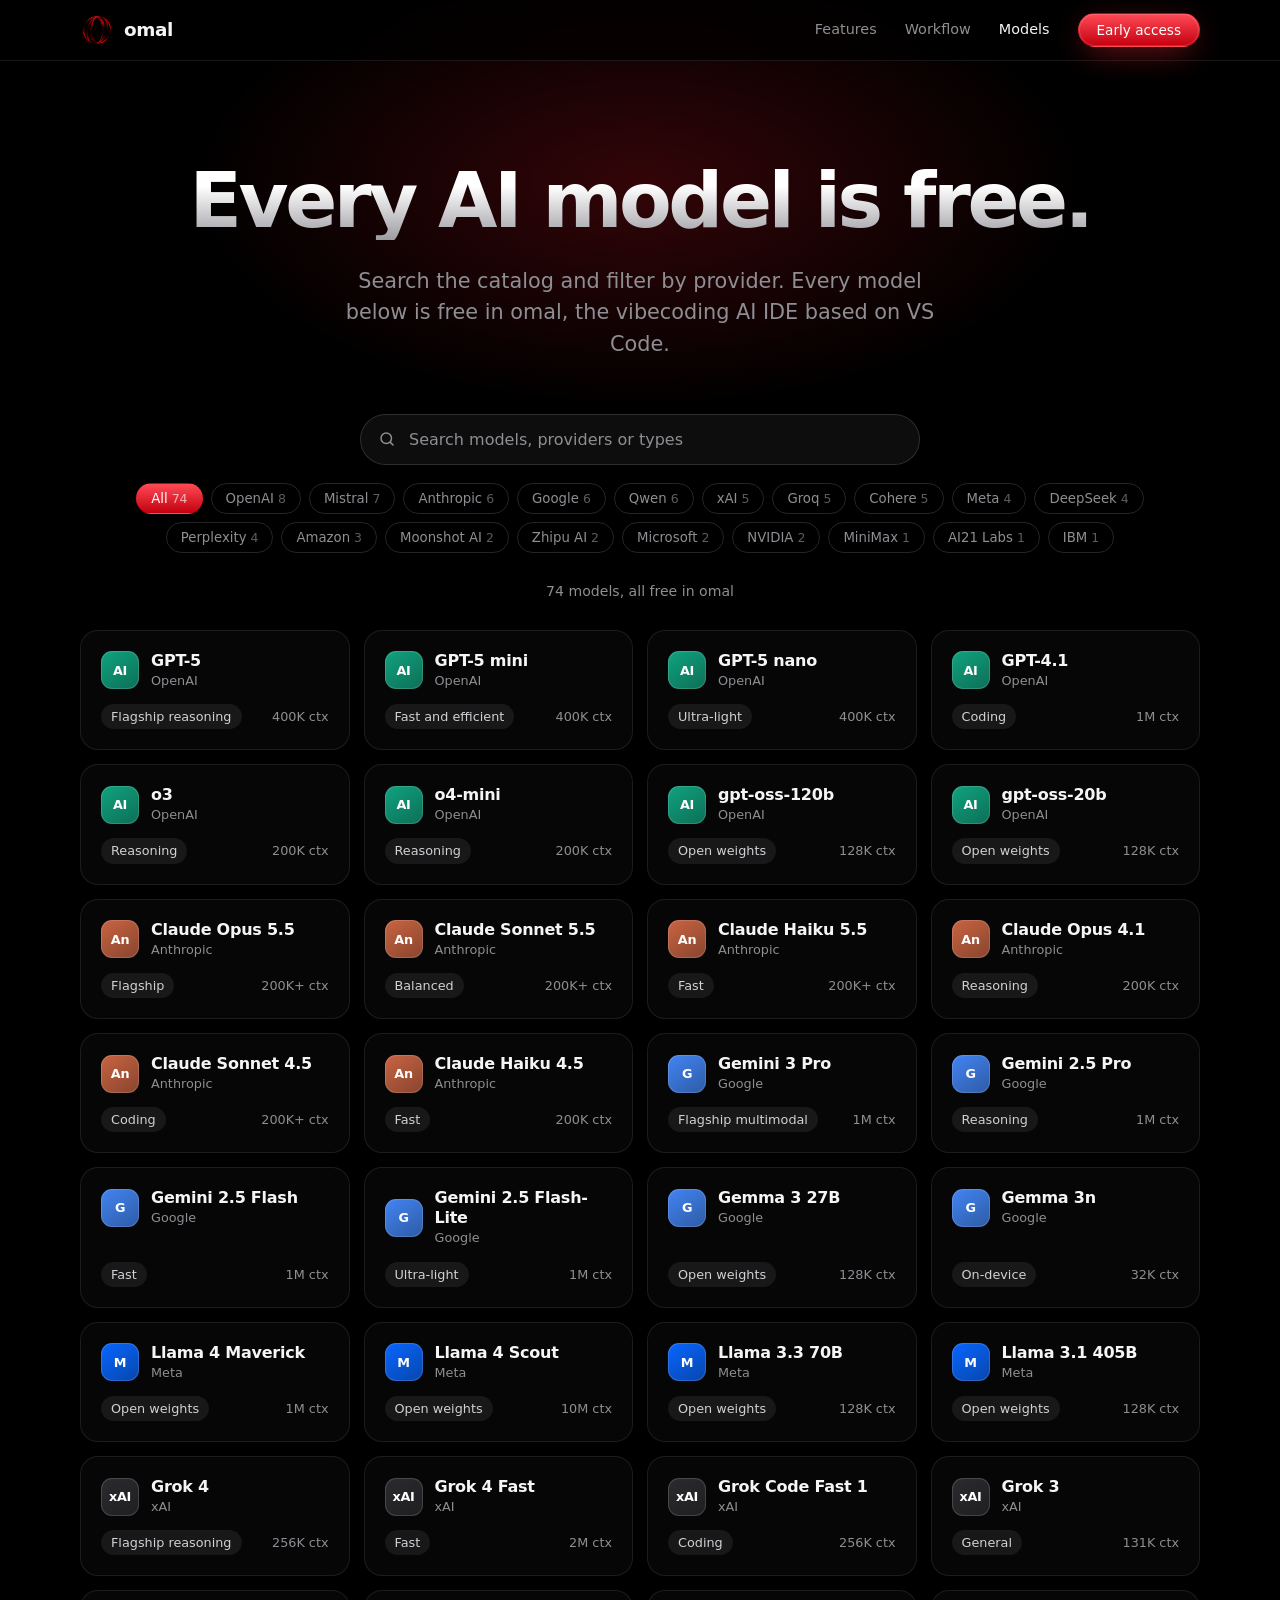
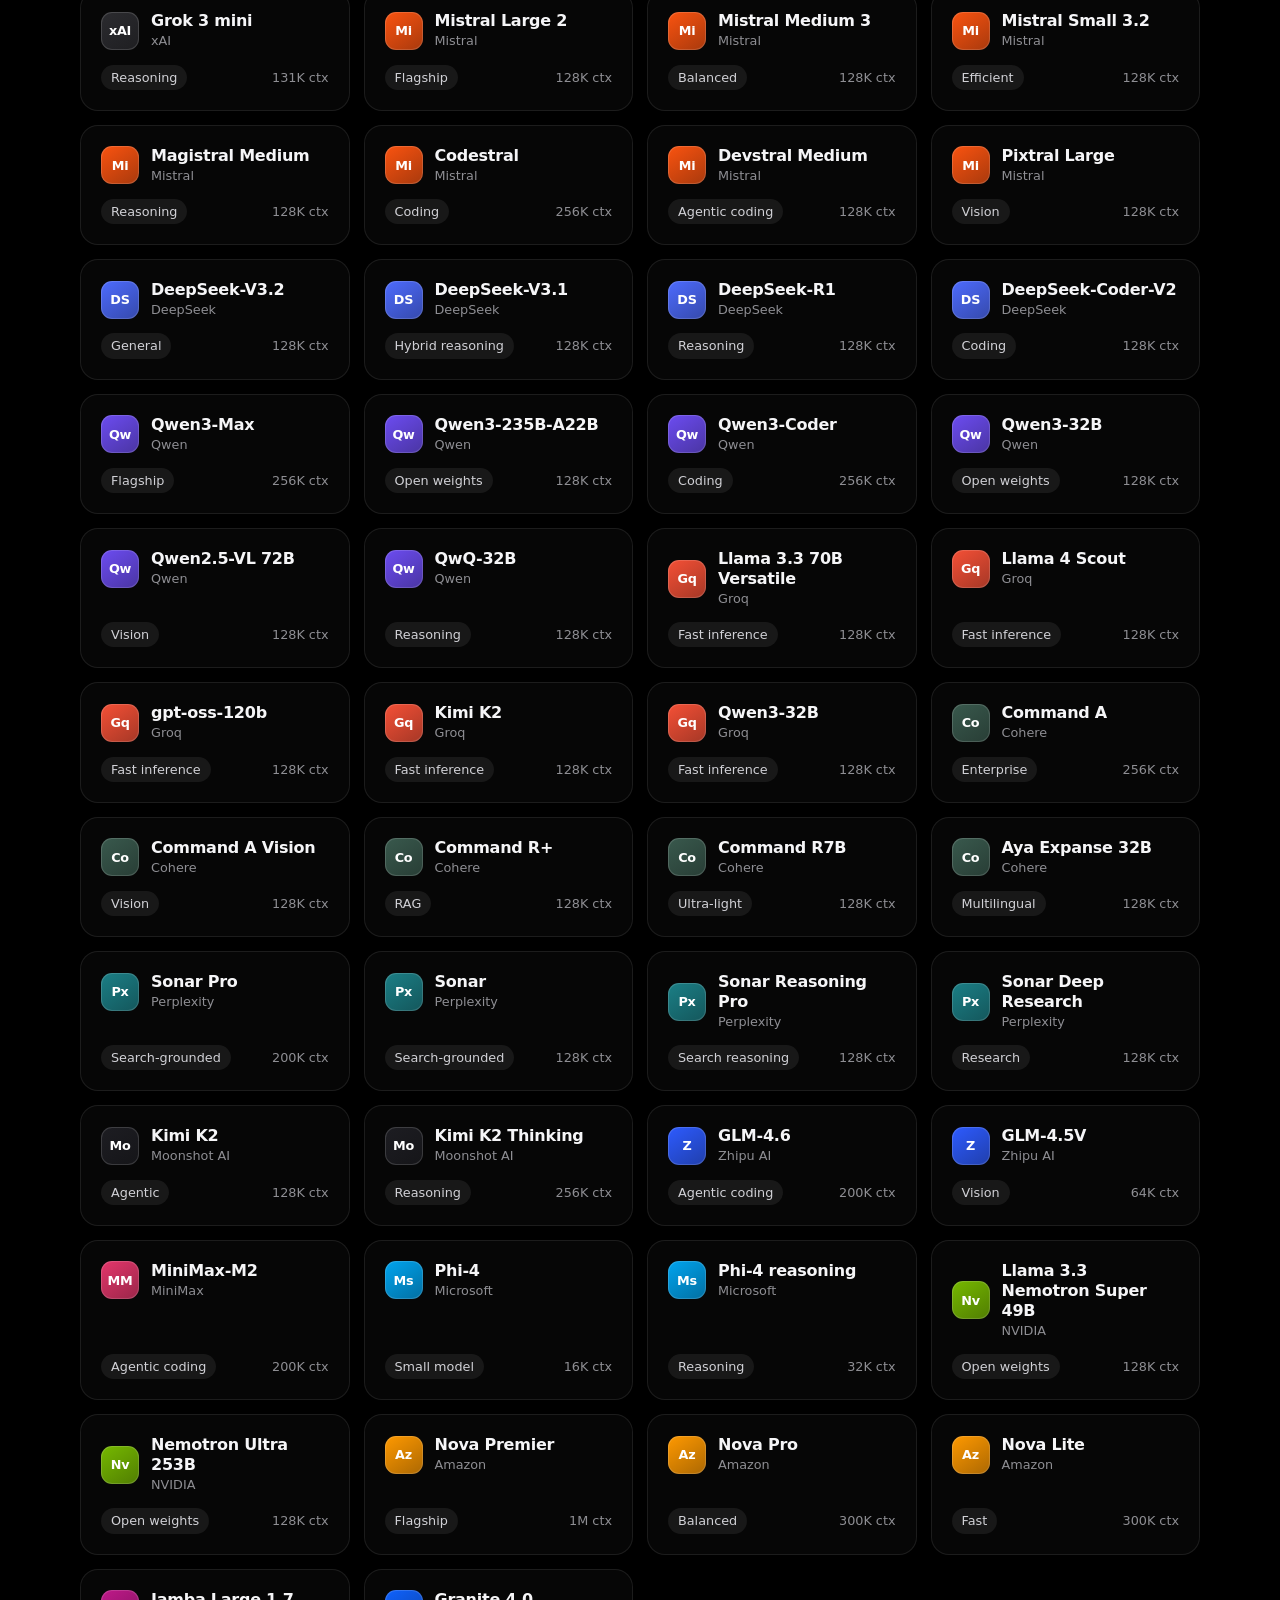
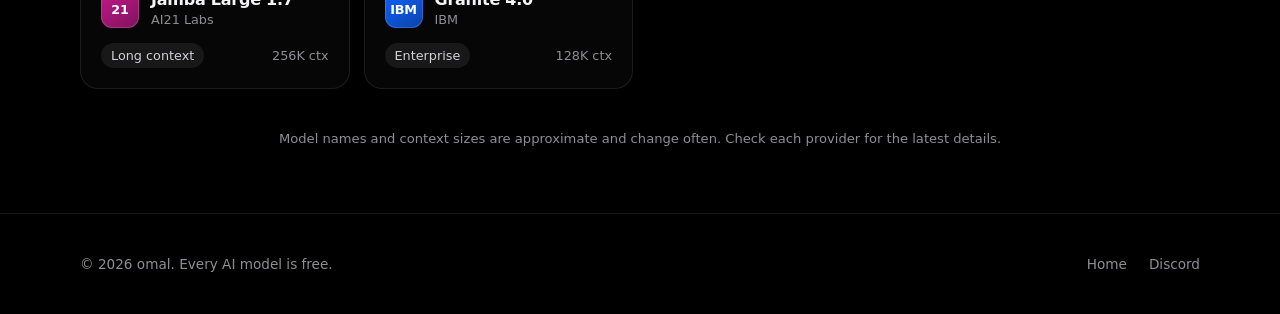
==== commit e140b45b: "Add files via upload" ====
--- a/models.html
+++ b/models.html
@@ -1,494 +1,62 @@
 <!DOCTYPE html>
 <html lang="en">
-  <head>
-    <meta charset="UTF-8" />
-    <meta name="viewport" content="width=device-width, initial-scale=1.0" />
-    <meta
-      name="description"
-      content="Explore the full omal model catalog, including OpenAI, Google, Anthropic, Meta, xAI, Mistral, and more."
-    />
-    <title>omal — Models</title>
-    <link rel="preconnect" href="https://fonts.googleapis.com" />
-    <link rel="preconnect" href="https://fonts.gstatic.com" crossorigin />
-    <link
-      href="https://fonts.googleapis.com/css2?family=Inter:wght@400;500;600;700;800&display=swap"
-      rel="stylesheet"
-    />
-    <link rel="stylesheet" href="styles.css" />
-  </head>
-  <body>
-    <div class="page-shell">
-      <header class="topbar">
-        <div class="container nav">
-          <a href="index.html" class="brand" aria-label="omal home">
-            <svg class="brand-mark" viewBox="0 0 240 240" aria-hidden="true">
-              <defs>
-                <linearGradient id="brandGlowModels" x1="0%" y1="0%" x2="100%" y2="100%">
-                  <stop offset="0%" stop-color="#ff3b30" />
-                  <stop offset="50%" stop-color="#ff1e41" />
-                  <stop offset="100%" stop-color="#d1001d" />
-                </linearGradient>
-              </defs>
-              <g fill="none" stroke="url(#brandGlowModels)" stroke-width="11" stroke-linecap="round" opacity="0.96">
-                <path d="M120 42c-35 0-68 15-89 42 27 30 58 48 89 48s62-18 89-48c-21-27-54-42-89-42Z" />
-                <path d="M120 53c-32 0-62 14-81 37 26 28 53 45 81 45 28 0 55-17 81-45-19-23-49-37-81-37Z" />
-                <path d="M120 64c-29 0-56 13-73 33 22 25 46 40 73 40 27 0 51-15 73-40-17-20-44-33-73-33Z" />
-                <path d="M120 76c-25 0-48 11-62 28 18 21 39 34 62 34 23 0 44-13 62-34-14-17-37-28-62-28Z" />
-                <path d="M120 88c-20 0-39 9-51 22 15 17 33 28 51 28 18 0 36-11 51-28-12-13-31-22-51-22Z" />
-              </g>
-            </svg>
-            <span class="brand-name">omal</span>
-          </a>
+<head>
+  <meta charset="utf-8">
+  <meta name="viewport" content="width=device-width, initial-scale=1">
+  <title>Models | omal: Every AI model is free.</title>
+  <meta name="description" content="Browse 70+ AI models from OpenAI, Anthropic, Google, Meta, xAI, Mistral, DeepSeek, Qwen and more. Every AI model is free in omal.">
+  <meta name="theme-color" content="#000000">
+  <link rel="icon" type="image/png" href="favicon.png">
+  <link rel="stylesheet" href="styles.css">
+</head>
+<body>
+  <a class="skip" href="#main">Skip to content</a>
+  <header class="site-header">
+    <div class="wrap bar">
+      <a class="brand" href="index.html" aria-label="omal home"><img src="logo-sm.png" width="34" height="34" alt="">omal</a>
+      <button class="menu-btn" aria-label="Menu" aria-expanded="false" aria-controls="nav">
+        <svg width="22" height="22" viewBox="0 0 24 24" fill="none" stroke="currentColor" stroke-width="2" stroke-linecap="round"><path d="M4 8h16M4 16h16"/></svg>
+      </button>
+      <nav class="nav" id="nav" aria-label="Main">
+        <a href="index.html#features">Features</a>
+        <a href="index.html#workflow">Workflow</a>
+        <a href="models.html" aria-current="page">Models</a>
+        <a class="btn btn-primary btn-sm" href="https://discord.gg/xX44B92bxk" target="_blank" rel="noopener">Early access</a>
+      </nav>
+    </div>
+  </header>
 
-          <nav class="nav-links" aria-label="Main navigation">
-            <a href="index.html">Home</a>
-            <a href="models.html" class="active">Models</a>
-            <a href="index.html#features">Features</a>
-            <a href="index.html#launch">Launch</a>
-          </nav>
-
-          <a
-            href="https://discord.gg/xX44B92bxk"
-            target="_blank"
-            rel="noreferrer"
-            class="button button-primary button-small"
-          >
-            Get early access
-          </a>
-        </div>
-      </header>
-
-      <main>
-        <section class="model-header container">
-          <div class="model-intro">
-            <span class="eyebrow muted">Model catalog</span>
-            <h1>Access the models you want.</h1>
-            <p>
-              omal brings together the strongest providers in one minimal workspace,
-              including reasoning, chat, multimodal, open-source, and experimental models.
-            </p>
-          </div>
-
-          <div class="model-summary">
-            <div>
-              <strong>50+</strong>
-              <span>core model entries</span>
-            </div>
-            <div>
-              <strong>Free</strong>
-              <span>all included access</span>
-            </div>
-            <div>
-              <strong>+ More</strong>
-              <span>added constantly</span>
-            </div>
-          </div>
-        </section>
-
-        <section class="models container">
-          <div class="table-tools">
-            <div class="search-wrap">
-              <input id="modelSearch" type="search" placeholder="Search models or providers" aria-label="Search models" />
-            </div>
-            <div class="provider-filter" aria-label="Model filters">
-              <button class="chip active" data-provider="all">All</button>
-              <button class="chip" data-provider="openai">OpenAI</button>
-              <button class="chip" data-provider="anthropic">Anthropic</button>
-              <button class="chip" data-provider="google">Google</button>
-              <button class="chip" data-provider="meta">Meta</button>
-              <button class="chip" data-provider="mistral">Mistral</button>
-            </div>
-          </div>
-
-          <div class="model-grid">
-            <article class="model-card" data-provider="openai" data-name="gpt-6 astra">
-              <div class="provider-pill provider-openai">OpenAI</div>
-              <h3>GPT-6 Astra</h3>
-              <p>Flagship multimodal reasoning model</p>
-            </article>
-
-            <article class="model-card" data-provider="openai" data-name="gpt-4.1">
-              <div class="provider-pill provider-openai">OpenAI</div>
-              <h3>GPT-4.1</h3>
-              <p>High-capability coding and general reasoning</p>
-            </article>
-
-            <article class="model-card" data-provider="openai" data-name="gpt-4o">
-              <div class="provider-pill provider-openai">OpenAI</div>
-              <h3>GPT-4o</h3>
-              <p>Fast multimodal assistant for real-time work</p>
-            </article>
-
-            <article class="model-card" data-provider="openai" data-name="o3">
-              <div class="provider-pill provider-openai">OpenAI</div>
-              <h3>o3</h3>
-              <p>Advanced step-by-step reasoning model</p>
-            </article>
-
-            <article class="model-card" data-provider="openai" data-name="o3-mini">
-              <div class="provider-pill provider-openai">OpenAI</div>
-              <h3>o3-mini</h3>
-              <p>Low-latency reasoning for quick tasks</p>
-            </article>
-
-            <article class="model-card" data-provider="openai" data-name="o1-preview">
-              <div class="provider-pill provider-openai">OpenAI</div>
-              <h3>o1-preview</h3>
-              <p>Planning-first reasoning model</p>
-            </article>
-
-            <article class="model-card" data-provider="openai" data-name="o1-mini">
-              <div class="provider-pill provider-openai">OpenAI</div>
-              <h3>o1-mini</h3>
-              <p>Compact reasoning model for quick ideation</p>
-            </article>
-
-            <article class="model-card" data-provider="openai" data-name="gpt-4.5 turbo">
-              <div class="provider-pill provider-openai">OpenAI</div>
-              <h3>GPT-4.5 Turbo</h3>
-              <p>Balanced premium generation and speed</p>
-            </article>
-
-            <article class="model-card" data-provider="anthropic" data-name="claude 4 opus">
-              <div class="provider-pill provider-anthropic">Anthropic</div>
-              <h3>Claude 4 Opus</h3>
-              <p>High-end coding and analysis assistant</p>
-            </article>
-
-            <article class="model-card" data-provider="anthropic" data-name="claude 3.7 sonnet">
-              <div class="provider-pill provider-anthropic">Anthropic</div>
-              <h3>Claude 3.7 Sonnet</h3>
-              <p>Strong coding and writing performance</p>
-            </article>
-
-            <article class="model-card" data-provider="anthropic" data-name="claude 3.5 sonnet">
-              <div class="provider-pill provider-anthropic">Anthropic</div>
-              <h3>Claude 3.5 Sonnet</h3>
-              <p>Reliable model for coding and editing</p>
-            </article>
-
-            <article class="model-card" data-provider="anthropic" data-name="claude 3.5 haiku">
-              <div class="provider-pill provider-anthropic">Anthropic</div>
-              <h3>Claude 3.5 Haiku</h3>
-              <p>Fast and lightweight general assistant</p>
-            </article>
-
-            <article class="model-card" data-provider="google" data-name="gemini 2.5 pro">
-              <div class="provider-pill provider-google">Google</div>
-              <h3>Gemini 2.5 Pro</h3>
-              <p>Strong reasoning with broad multimodal capability</p>
-            </article>
-
-            <article class="model-card" data-provider="google" data-name="gemini 2.5 flash">
-              <div class="provider-pill provider-google">Google</div>
-              <h3>Gemini 2.5 Flash</h3>
-              <p>Fast, flexible model for quick tasks</p>
-            </article>
-
-            <article class="model-card" data-provider="google" data-name="gemini 2.0 flash">
-              <div class="provider-pill provider-google">Google</div>
-              <h3>Gemini 2.0 Flash</h3>
-              <p>Quick multimodal response generation</p>
-            </article>
-
-            <article class="model-card" data-provider="google" data-name="gemini 1.5 pro">
-              <div class="provider-pill provider-google">Google</div>
-              <h3>Gemini 1.5 Pro</h3>
-              <p>Long-context productivity model</p>
-            </article>
-
-            <article class="model-card" data-provider="meta" data-name="llama 4 behemoth">
-              <div class="provider-pill provider-meta">Meta</div>
-              <h3>Llama 4 Behemoth</h3>
-              <p>Large open foundation model</p>
-            </article>
-
-            <article class="model-card" data-provider="meta" data-name="llama 4 scout">
-              <div class="provider-pill provider-meta">Meta</div>
-              <h3>Llama 4 Scout</h3>
-              <p>Efficient open model for general use</p>
-            </article>
-
-            <article class="model-card" data-provider="meta" data-name="llama 3.3 70b">
-              <div class="provider-pill provider-meta">Meta</div>
-              <h3>Llama 3.3 70B</h3>
-              <p>Open model with strong coding performance</p>
-            </article>
-
-            <article class="model-card" data-provider="meta" data-name="llama 3.1 8b">
-              <div class="provider-pill provider-meta">Meta</div>
-              <h3>Llama 3.1 8B</h3>
-              <p>Small but capable lightweight model</p>
-            </article>
-
-            <article class="model-card" data-provider="mistral" data-name="mistral large">
-              <div class="provider-pill provider-mistral">Mistral</div>
-              <h3>Mistral Large</h3>
-              <p>Strong multilingual and coding performance</p>
-            </article>
-
-            <article class="model-card" data-provider="mistral" data-name="mistral medium">
-              <div class="provider-pill provider-mistral">Mistral</div>
-              <h3>Mistral Medium</h3>
-              <p>Balanced response quality and speed</p>
-            </article>
-
-            <article class="model-card" data-provider="mistral" data-name="mistral small 3.1">
-              <div class="provider-pill provider-mistral">Mistral</div>
-              <h3>Mistral Small 3.1</h3>
-              <p>Lightweight model for everyday work</p>
-            </article>
-
-            <article class="model-card" data-provider="mistral" data-name="codestral">
-              <div class="provider-pill provider-mistral">Mistral</div>
-              <h3>Codestral</h3>
-              <p>Focused coding model for application building</p>
-            </article>
-
-            <article class="model-card" data-provider="xai" data-name="grok 3">
-              <div class="provider-pill provider-xai">xAI</div>
-              <h3>Grok 3</h3>
-              <p>Realtime, conversational, high-energy assistant</p>
-            </article>
-
-            <article class="model-card" data-provider="xai" data-name="grok 2">
-              <div class="provider-pill provider-xai">xAI</div>
-              <h3>Grok 2</h3>
-              <p>General-purpose conversational model</p>
-            </article>
-
-            <article class="model-card" data-provider="xai" data-name="grok 3 mini">
-              <div class="provider-pill provider-xai">xAI</div>
-              <h3>Grok 3 Mini</h3>
-              <p>Faster lightweight reasoning model</p>
-            </article>
-
-            <article class="model-card" data-provider="cohere" data-name="command r+">
-              <div class="provider-pill provider-cohere">Cohere</div>
-              <h3>Command R+</h3>
-              <p>Enterprise-grade retrieval and writing assistant</p>
-            </article>
-
-            <article class="model-card" data-provider="cohere" data-name="command r">
-              <div class="provider-pill provider-cohere">Cohere</div>
-              <h3>Command R</h3>
-              <p>Conversational model for enterprise tasks</p>
-            </article>
-
-            <article class="model-card" data-provider="deepseek" data-name="deepseek v3">
-              <div class="provider-pill provider-deepseek">DeepSeek</div>
-              <h3>DeepSeek V3</h3>
-              <p>Strong open reasoning and coding performance</p>
-            </article>
-
-            <article class="model-card" data-provider="deepseek" data-name="deepseek r1">
-              <div class="provider-pill provider-deepseek">DeepSeek</div>
-              <h3>DeepSeek R1</h3>
-              <p>Reason-first model for complex tasks</p>
-            </article>
-
-            <article class="model-card" data-provider="perplexity" data-name="sonar huge">
-              <div class="provider-pill provider-perplexity">Perplexity</div>
-              <h3>Sonar Huge</h3>
-              <p>Retrieval-first research assistant</p>
-            </article>
-
-            <article class="model-card" data-provider="perplexity" data-name="sonar pro">
-              <div class="provider-pill provider-perplexity">Perplexity</div>
-              <h3>Sonar Pro</h3>
-              <p>Research and synthesis assistant</p>
-            </article>
-
-            <article class="model-card" data-provider="openai" data-name="gpt-4o mini">
-              <div class="provider-pill provider-openai">OpenAI</div>
-              <h3>GPT-4o mini</h3>
-              <p>Fast low-cost generation for daily work</p>
-            </article>
-
-            <article class="model-card" data-provider="openai" data-name="gpt-5 mini">
-              <div class="provider-pill provider-openai">OpenAI</div>
-              <h3>GPT-5 Mini</h3>
-              <p>Compact version of the next-generation model</p>
-            </article>
-
-            <article class="model-card" data-provider="google" data-name="gemini 1.5 flash">
-              <div class="provider-pill provider-google">Google</div>
-              <h3>Gemini 1.5 Flash</h3>
-              <p>Fast and efficient multimodal assistant</p>
-            </article>
-
-            <article class="model-card" data-provider="anthropic" data-name="claude instant">
-              <div class="provider-pill provider-anthropic">Anthropic</div>
-              <h3>Claude Instant</h3>
-              <p>Very fast general-purpose assistant</p>
-            </article>
-
-            <article class="model-card" data-provider="meta" data-name="llama 2 70b">
-              <div class="provider-pill provider-meta">Meta</div>
-              <h3>Llama 2 70B</h3>
-              <p>Stable open-weight generation model</p>
-            </article>
-
-            <article class="model-card" data-provider="mistral" data-name="pixtral large">
-              <div class="provider-pill provider-mistral">Mistral</div>
-              <h3>Pixtral Large</h3>
-              <p>Multimodal model for image and text work</p>
-            </article>
-
-            <article class="model-card" data-provider="amazon" data-name="nova lite">
-              <div class="provider-pill provider-amazon">Amazon</div>
-              <h3>Nova Lite</h3>
-              <p>Lightweight enterprise AI model</p>
-            </article>
-
-            <article class="model-card" data-provider="amazon" data-name="nova pro">
-              <div class="provider-pill provider-amazon">Amazon</div>
-              <h3>Nova Pro</h3>
-              <p>Balanced business assistant model</p>
-            </article>
-
-            <article class="model-card" data-provider="openrouter" data-name="openrouter mixtral">
-              <div class="provider-pill provider-openrouter">OpenRouter</div>
-              <h3>OpenRouter Mixtral</h3>
-              <p>Route-optimized open model access</p>
-            </article>
-
-            <article class="model-card" data-provider="openrouter" data-name="openrouter deepseek">
-              <div class="provider-pill provider-openrouter">OpenRouter</div>
-              <h3>OpenRouter DeepSeek</h3>
-              <p>Flexible routed model access option</p>
-            </article>
-
-            <article class="model-card" data-provider="openrouter" data-name="openrouter llama">
-              <div class="provider-pill provider-openrouter">OpenRouter</div>
-              <h3>OpenRouter Llama</h3>
-              <p>Open model routing for experimentation</p>
-            </article>
-
-            <article class="model-card" data-provider="fireworks" data-name="fireworks llama 3.1">
-              <div class="provider-pill provider-fireworks">Fireworks</div>
-              <h3>Fireworks Llama 3.1</h3>
-              <p>High-throughput open model deployment</p>
-            </article>
-
-            <article class="model-card" data-provider="fireworks" data-name="fireworks qwen 2.5">
-              <div class="provider-pill provider-fireworks">Fireworks</div>
-              <h3>Fireworks Qwen 2.5</h3>
-              <p>Strong multilingual reasoning model</p>
-            </article>
-
-            <article class="model-card" data-provider="databricks" data-name="dbrx instruct">
-              <div class="provider-pill provider-databricks">Databricks</div>
-              <h3>DBRX Instruct</h3>
-              <p>Open enterprise-scale instruct model</p>
-            </article>
-
-            <article class="model-card" data-provider="ai21" data-name="jamba 1.5 large">
-              <div class="provider-pill provider-ai21">AI21</div>
-              <h3>Jamba 1.5 Large</h3>
-              <p>Context-rich general assistant model</p>
-            </article>
-
-            <article class="model-card" data-provider="ai21" data-name="jamba 1.5 mini">
-              <div class="provider-pill provider-ai21">AI21</div>
-              <h3>Jamba 1.5 Mini</h3>
-              <p>Compressed but capable instruction model</p>
-            </article>
-
-            <article class="model-card" data-provider="qwen" data-name="qwen 2.5 max">
-              <div class="provider-pill provider-qwen">Qwen</div>
-              <h3>Qwen 2.5 Max</h3>
-              <p>Multilingual large model for broad tasks</p>
-            </article>
-
-            <article class="model-card" data-provider="qwen" data-name="qwen 2.5 coder">
-              <div class="provider-pill provider-qwen">Qwen</div>
-              <h3>Qwen 2.5 Coder</h3>
-              <p>Focused software generation and tooling</p>
-            </article>
-
-            <article class="model-card" data-provider="qwen" data-name="qwen vl">
-              <div class="provider-pill provider-qwen">Qwen</div>
-              <h3>Qwen VL</h3>
-              <p>Vision-language assistant for multimodal tasks</p>
-            </article>
-
-            <article class="model-card" data-provider="groq" data-name="llama 3.1 70b fast">
-              <div class="provider-pill provider-groq">Groq</div>
-              <h3>Llama 3.1 70B Fast</h3>
-              <p>Very low latency inference model</p>
-            </article>
-
-            <article class="model-card" data-provider="groq" data-name="mixtral 8x7b fast">
-              <div class="provider-pill provider-groq">Groq</div>
-              <h3>Mixtral 8x7B Fast</h3>
-              <p>Efficient open model for speed-first tasks</p>
-            </article>
-
-            <article class="model-card" data-provider="together" data-name="together llama 3.1">
-              <div class="provider-pill provider-together">Together</div>
-              <h3>Together Llama 3.1</h3>
-              <p>High-performance open model runtime</p>
-            </article>
-
-            <article class="model-card" data-provider="together" data-name="together qwen 2.5">
-              <div class="provider-pill provider-together">Together</div>
-              <h3>Together Qwen 2.5</h3>
-              <p>Flexible open model with broad coverage</p>
-            </article>
-
-            <article class="model-card" data-provider="huggingface" data-name="phi-4">
-              <div class="provider-pill provider-huggingface">Hugging Face</div>
-              <h3>Phi-4</h3>
-              <p>Compact reasoning model with strong utility</p>
-            </article>
-
-            <article class="model-card" data-provider="huggingface" data-name="command-r-plus-08-2024">
-              <div class="provider-pill provider-huggingface">Hugging Face</div>
-              <h3>Command R Plus</h3>
-              <p>Retrieval and generation optimized model</p>
-            </article>
-
-            <article class="model-card" data-provider="huggingface" data-name="zephyr 7b beta">
-              <div class="provider-pill provider-huggingface">Hugging Face</div>
-              <h3>Zephyr 7B Beta</h3>
-              <p>Open and lightweight instruction model</p>
-            </article>
-
-            <article class="model-card more-card" data-provider="all" data-name="more models">
-              <div class="provider-pill provider-more">More</div>
-              <h3>And more</h3>
-              <p>New models added continuously as the stack evolves</p>
-            </article>
-          </div>
-        </section>
-      </main>
-
-      <footer class="footer container">
-        <a href="index.html" class="brand footer-brand" aria-label="omal home">
-          <svg class="brand-mark" viewBox="0 0 240 240" aria-hidden="true">
-            <defs>
-              <linearGradient id="brandGlowFooterModels" x1="0%" y1="0%" x2="100%" y2="100%">
-                <stop offset="0%" stop-color="#ff3b30" />
-                <stop offset="50%" stop-color="#ff1e41" />
-                <stop offset="100%" stop-color="#d1001d" />
-              </linearGradient>
-            </defs>
-            <g fill="none" stroke="url(#brandGlowFooterModels)" stroke-width="11" stroke-linecap="round" opacity="0.96">
-              <path d="M120 42c-35 0-68 15-89 42 27 30 58 48 89 48s62-18 89-48c-21-27-54-42-89-42Z" />
-              <path d="M120 53c-32 0-62 14-81 37 26 28 53 45 81 45 28 0 55-17 81-45-19-23-49-37-81-37Z" />
-              <path d="M120 64c-29 0-56 13-73 33 22 25 46 40 73 40 27 0 51-15 73-40-17-20-44-33-73-33Z" />
-              <path d="M120 76c-25 0-48 11-62 28 18 21 39 34 62 34 23 0 44-13 62-34-14-17-37-28-62-28Z" />
-              <path d="M120 88c-20 0-39 9-51 22 15 17 33 28 51 28 18 0 36-11 51-28-12-13-31-22-51-22Z" />
-            </g>
-          </svg>
-          <span class="brand-name">omal</span>
-        </a>
-
-        <p>AI IDE for creative builders.</p>
-      </footer>
+  <main id="main">
+    <div class="page-hero">
+      <div class="wrap">
+        <h1>Every AI model is free.</h1>
+        <p class="lede">Search the catalog and filter by provider. Every model below is free in omal, the vibecoding AI IDE based on VS Code.</p>
+      </div>
     </div>
 
-    <script src="script.js"></script>
-  </body>
+    <div class="tools">
+      <div class="wrap">
+        <div class="search" role="search">
+          <svg viewBox="0 0 24 24" aria-hidden="true"><circle cx="11" cy="11" r="7"/><path d="M20 20l-3.5-3.5"/></svg>
+          <input id="q" type="search" placeholder="Search models, providers or types" aria-label="Search models" autocomplete="off">
+        </div>
+        <div class="chips" id="chips" role="group" aria-label="Filter by provider"></div>
+      </div>
+    </div>
+
+    <div class="wrap">
+      <p class="count" id="count" aria-live="polite"></p>
+      <ul class="models" id="models"></ul>
+      <p class="note">Model names and context sizes are approximate and change often. Check each provider for the latest details.</p>
+    </div>
+  </main>
+
+  <footer>
+    <div class="wrap foot">
+      <span>© 2026 omal. Every AI model is free.</span>
+      <nav aria-label="Footer"><a href="index.html">Home</a><a href="https://discord.gg/xX44B92bxk" target="_blank" rel="noopener">Discord</a></nav>
+    </div>
+  </footer>
+  <script src="app.js"></script>
+</body>
 </html>
--- a/styles.css
+++ b/styles.css
@@ -1,573 +1,118 @@
-:root {
-  --bg: #0b1020;
-  --bg-soft: #111827;
-  --bg-elevated: #121b2d;
-  --panel: rgba(17, 24, 39, 0.82);
-  --panel-strong: #101827;
-  --line: rgba(148, 163, 184, 0.15);
-  --text: #edf2ff;
-  --muted: #a7b3c9;
-  --muted-strong: #d9e0f0;
-  --accent: #7c6cf8;
-  --accent-strong: #5a52d8;
-  --accent-soft: rgba(124, 108, 248, 0.12);
-  --success: #4dd4ac;
-  --shadow: 0 20px 45px rgba(2, 6, 23, 0.38);
+:root{
+  --bg:#000;--panel:#0a0a0b;--line:rgba(255,255,255,.09);
+  --text:#f5f5f7;--mute:#8e8e93;--red:#ff2a36;--red-deep:#c4000f;
+  --r-lg:28px;--r-md:18px;--r-pill:999px;
+  --font:"Inter","SF Pro Display",system-ui,-apple-system,"Segoe UI",Roboto,Helvetica,Arial,sans-serif;
 }
+*{box-sizing:border-box;margin:0}
+html{scroll-behavior:smooth;background:#000}
+body{background:var(--bg);color:var(--text);font-family:var(--font);line-height:1.5;-webkit-font-smoothing:antialiased;overflow-x:hidden}
+img{display:block;max-width:100%}
+a{color:inherit;text-decoration:none}
+:focus-visible{outline:2px solid var(--red);outline-offset:3px;border-radius:8px}
+.wrap{width:min(1120px,calc(100% - 48px));margin-inline:auto}
+.skip{position:absolute;left:-999px}.skip:focus{left:16px;top:12px;background:#fff;color:#000;padding:8px 14px;border-radius:8px;z-index:99}
 
-* {
-  box-sizing: border-box;
+/* header */
+.site-header{position:sticky;top:0;z-index:50;background:rgba(0,0,0,.72);backdrop-filter:saturate(180%) blur(22px);-webkit-backdrop-filter:saturate(180%) blur(22px);border-bottom:1px solid var(--line)}
+.bar{display:flex;align-items:center;justify-content:space-between;height:60px}
+.brand{display:flex;align-items:center;gap:10px;font-weight:600;font-size:1.15rem;letter-spacing:-.02em}
+.brand img{width:34px;height:34px;mix-blend-mode:screen}
+.nav{display:flex;align-items:center;gap:28px;font-size:.9rem;color:var(--mute)}
+.nav a:not(.btn){transition:color .2s}.nav a:not(.btn):hover,.nav a[aria-current="page"]{color:var(--text)}
+.menu-btn{display:none;background:none;border:0;color:var(--text);padding:8px;cursor:pointer}
+
+/* buttons */
+.btn{display:inline-flex;align-items:center;justify-content:center;gap:8px;padding:12px 24px;border-radius:var(--r-pill);font:500 .95rem var(--font);border:1px solid transparent;cursor:pointer;transition:transform .2s,box-shadow .2s,background .2s}
+.btn-primary{background:linear-gradient(180deg,#ff4a55,var(--red-deep));color:#fff;box-shadow:0 0 0 1px rgba(255,255,255,.14) inset,0 8px 32px -8px rgba(255,42,54,.65)}
+.btn-primary:hover{transform:translateY(-1px);box-shadow:0 0 0 1px rgba(255,255,255,.2) inset,0 12px 40px -6px rgba(255,42,54,.85)}
+.btn-ghost{border-color:rgba(255,255,255,.2);color:var(--text);background:rgba(255,255,255,.03)}
+.btn-ghost:hover{background:rgba(255,255,255,.09)}
+.btn-sm{padding:8px 18px;font-size:.85rem}
+
+/* hero */
+.hero{position:relative;text-align:center;padding:clamp(56px,9vw,120px) 0 clamp(72px,10vw,140px);isolation:isolate}
+.hero::before{content:"";position:absolute;left:50%;top:-6%;width:min(1100px,140vw);aspect-ratio:1;transform:translateX(-50%);background:radial-gradient(closest-side,rgba(255,25,40,.26),rgba(120,0,10,.1) 55%,transparent 75%);z-index:-1}
+.hero-logo{width:clamp(180px,26vw,300px);margin:0 auto 12px;mix-blend-mode:screen;animation:float 9s ease-in-out infinite}
+@keyframes float{50%{transform:translateY(-10px)}}
+h1{font-size:clamp(2.8rem,8.5vw,6.6rem);font-weight:700;letter-spacing:-.045em;line-height:1;background:linear-gradient(180deg,#fff 30%,#9b9ba1);-webkit-background-clip:text;background-clip:text;color:transparent}
+.lede{max-width:600px;margin:26px auto 0;font-size:clamp(1.05rem,2vw,1.3rem);color:var(--mute)}
+.lede strong{color:var(--text);font-weight:500}
+.cta-row{display:flex;gap:14px;justify-content:center;flex-wrap:wrap;margin-top:36px}
+.fine{margin-top:18px;font-size:.82rem;color:var(--mute)}
+
+/* sections */
+section{padding:clamp(64px,9vw,120px) 0}
+.sec-head{max-width:680px;margin-bottom:56px}
+.sec-head.center{margin-inline:auto;text-align:center}
+h2{font-size:clamp(2rem,5vw,3.4rem);font-weight:650;letter-spacing:-.035em;line-height:1.05}
+.sec-head p{margin-top:16px;color:var(--mute);font-size:1.1rem;max-width:56ch}
+.center p{margin-inline:auto}
+.grid3{display:grid;grid-template-columns:repeat(3,1fr);gap:18px}
+.card{position:relative;background:linear-gradient(180deg,rgba(255,255,255,.045),rgba(255,255,255,.012));border:1px solid var(--line);border-radius:var(--r-lg);padding:32px;overflow:hidden;transition:border-color .3s}
+.card::after{content:"";position:absolute;inset:auto -20% -60% -20%;height:70%;background:radial-gradient(closest-side,rgba(255,42,54,.16),transparent);opacity:0;transition:opacity .4s;pointer-events:none}
+.card:hover{border-color:rgba(255,42,54,.4)}.card:hover::after{opacity:1}
+.card h3{font-size:1.2rem;font-weight:600;letter-spacing:-.02em;margin:22px 0 8px}
+.card p{color:var(--mute);font-size:.97rem}
+.ico{width:46px;height:46px;border-radius:14px;display:grid;place-items:center;background:radial-gradient(circle at 30% 20%,#ff5a64,var(--red-deep));box-shadow:0 8px 24px -8px rgba(255,42,54,.7),0 0 0 1px rgba(255,255,255,.15) inset}
+.ico svg{width:22px;height:22px;stroke:#fff;fill:none;stroke-width:1.8;stroke-linecap:round;stroke-linejoin:round}
+.card.wide{grid-column:span 2}
+
+/* workflow */
+.steps{list-style:none;padding:0;display:grid;grid-template-columns:repeat(4,1fr);gap:18px;counter-reset:s}
+.steps li{counter-increment:s;padding:28px 24px;border-top:1px solid var(--line);position:relative}
+.steps li::before{content:counter(s);display:grid;place-items:center;width:34px;height:34px;border-radius:50%;margin-bottom:20px;font-weight:600;font-size:.9rem;background:rgba(255,42,54,.12);border:1px solid rgba(255,42,54,.5);color:#ff6b73}
+.steps h3{font-size:1.1rem;font-weight:600;margin-bottom:8px;letter-spacing:-.015em}
+.steps p{color:var(--mute);font-size:.95rem}
+
+/* cta band */
+.band{text-align:center;position:relative;border:1px solid var(--line);border-radius:36px;padding:clamp(48px,8vw,96px) 24px;background:radial-gradient(ellipse at 50% 120%,rgba(255,25,40,.3),transparent 65%),var(--panel)}
+.band h2{max-width:14ch;margin:0 auto}
+.band p{color:var(--mute);margin:18px auto 32px;max-width:46ch}
+
+/* footer */
+footer{border-top:1px solid var(--line);padding:40px 0;color:var(--mute);font-size:.85rem}
+.foot{display:flex;justify-content:space-between;align-items:center;gap:20px;flex-wrap:wrap}
+.foot nav{display:flex;gap:22px}.foot a:hover{color:var(--text)}
+
+/* models page */
+.page-hero{text-align:center;padding:clamp(56px,8vw,104px) 0 40px;position:relative;isolation:isolate}
+.page-hero::before{content:"";position:absolute;left:50%;top:-30%;width:min(900px,120vw);aspect-ratio:2/1;transform:translateX(-50%);background:radial-gradient(closest-side,rgba(255,25,40,.2),transparent);z-index:-1}
+.page-hero h1{font-size:clamp(2.4rem,6.5vw,4.8rem)}
+.tools{position:sticky;top:60px;z-index:20;background:linear-gradient(#000 78%,transparent);padding:14px 0 22px}
+.search{position:relative;max-width:560px;margin:0 auto 18px}
+.search input{width:100%;padding:15px 20px 15px 48px;border-radius:var(--r-pill);border:1px solid rgba(255,255,255,.14);background:rgba(255,255,255,.05);color:var(--text);font:400 1rem var(--font);transition:border-color .2s,box-shadow .2s}
+.search input::placeholder{color:var(--mute)}
+.search input:focus{outline:0;border-color:var(--red);box-shadow:0 0 0 4px rgba(255,42,54,.18)}
+.search svg{position:absolute;left:18px;top:50%;translate:0 -50%;width:18px;height:18px;stroke:var(--mute);fill:none;stroke-width:2;stroke-linecap:round}
+.chips{display:flex;gap:8px;flex-wrap:wrap;justify-content:center}
+.chip{padding:7px 14px;border-radius:var(--r-pill);border:1px solid rgba(255,255,255,.14);background:transparent;color:var(--mute);font:500 .83rem var(--font);cursor:pointer;transition:all .2s}
+.chip:hover{color:var(--text);border-color:rgba(255,255,255,.3)}
+.chip[aria-pressed="true"]{background:linear-gradient(180deg,#ff4a55,var(--red-deep));border-color:transparent;color:#fff}
+.chip small{opacity:.65;margin-left:4px;font-size:.78rem}
+.count{text-align:center;color:var(--mute);font-size:.88rem;margin:6px 0 28px}
+.models{list-style:none;padding:0 0 40px;display:grid;grid-template-columns:repeat(auto-fill,minmax(250px,1fr));gap:14px}
+.m{display:flex;flex-direction:column;gap:14px;padding:20px;border:1px solid var(--line);border-radius:var(--r-md);background:rgba(255,255,255,.025);transition:border-color .25s,background .25s}
+.m:hover{border-color:rgba(255,42,54,.45);background:rgba(255,42,54,.04)}
+.m-top{display:flex;align-items:center;gap:12px}
+.badge{flex:none;width:38px;height:38px;border-radius:11px;display:grid;place-items:center;font-weight:700;font-size:.8rem;color:#fff;letter-spacing:-.02em;box-shadow:0 0 0 1px rgba(255,255,255,.15) inset}
+.m h3{font-size:1rem;font-weight:600;letter-spacing:-.015em;line-height:1.25}
+.m .prov{font-size:.8rem;color:var(--mute)}
+.m-meta{display:flex;justify-content:space-between;align-items:center;gap:8px;margin-top:auto;font-size:.8rem;color:var(--mute)}
+.tag{padding:3px 10px;border-radius:var(--r-pill);background:rgba(255,255,255,.07);color:#d1d1d6}
+.free{color:#ff6b73;font-weight:500}
+.empty{grid-column:1/-1;text-align:center;padding:60px 0;color:var(--mute)}
+.note{text-align:center;color:var(--mute);font-size:.82rem;padding-bottom:64px}
+
+@media(max-width:860px){
+  .grid3{grid-template-columns:1fr 1fr}.card.wide{grid-column:span 2}
+  .steps{grid-template-columns:1fr 1fr}
 }
-
-html {
-  scroll-behavior: smooth;
+@media(max-width:640px){
+  .menu-btn{display:block}
+  .nav{position:absolute;top:60px;left:0;right:0;flex-direction:column;align-items:stretch;gap:0;background:rgba(0,0,0,.96);border-bottom:1px solid var(--line);padding:8px 24px 20px;display:none}
+  .nav.open{display:flex}.nav a{padding:12px 0}.nav .btn{margin-top:8px}
+  .grid3,.steps{grid-template-columns:1fr}.card.wide{grid-column:auto}
+  .tools{position:static}
 }
-
-body {
-  margin: 0;
-  background:
-    radial-gradient(circle at top left, rgba(124, 108, 248, 0.12), transparent 30%),
-    linear-gradient(180deg, #0b1020 0%, #0f172a 100%);
-  color: var(--text);
-  font-family: "Inter", sans-serif;
-  line-height: 1.6;
-}
-
-a {
-  color: inherit;
-  text-decoration: none;
-}
-
-img, svg {
-  display: block;
-  max-width: 100%;
-}
-
-button {
-  font: inherit;
-}
-
-.site-shell {
-  min-height: 100vh;
-}
-
-.container {
-  width: min(1180px, calc(100% - 32px));
-  margin: 0 auto;
-}
-
-.topbar {
-  position: sticky;
-  top: 0;
-  z-index: 10;
-  background: rgba(11, 16, 32, 0.72);
-  backdrop-filter: blur(14px);
-  border-bottom: 1px solid var(--line);
-}
-
-.nav {
-  display: flex;
-  align-items: center;
-  justify-content: space-between;
-  min-height: 76px;
-  gap: 20px;
-}
-
-.brand {
-  display: inline-flex;
-  align-items: center;
-  gap: 10px;
-  font-weight: 700;
-  letter-spacing: -0.04em;
-}
-
-.brand-mark {
-  width: 26px;
-  height: 26px;
-  border-radius: 8px;
-  display: inline-grid;
-  place-items: center;
-  background: linear-gradient(135deg, var(--accent), #8a7bff);
-  color: white;
-  box-shadow: 0 12px 28px rgba(124, 108, 248, 0.35);
-}
-
-.brand-name {
-  font-size: 1.2rem;
-}
-
-.nav-links {
-  display: flex;
-  align-items: center;
-  gap: 28px;
-  color: var(--muted);
-  font-size: 0.95rem;
-}
-
-.nav-links a {
-  transition: color 150ms ease;
-}
-
-.nav-links a:hover {
-  color: var(--text);
-}
-
-.button {
-  display: inline-flex;
-  align-items: center;
-  justify-content: center;
-  border-radius: 12px;
-  transition: transform 150ms ease, opacity 150ms ease, border-color 150ms ease;
-  cursor: pointer;
-}
-
-.button:hover {
-  transform: translateY(-1px);
-}
-
-.button-primary {
-  background: linear-gradient(135deg, var(--accent), var(--accent-strong));
-  color: white;
-  box-shadow: 0 14px 32px rgba(90, 82, 216, 0.34);
-  border: 1px solid rgba(124, 108, 248, 0.35);
-}
-
-.button-secondary {
-  background: rgba(15, 23, 42, 0.5);
-  color: var(--text);
-  border: 1px solid var(--line);
-}
-
-.button.small {
-  padding: 0.7rem 1rem;
-  font-size: 0.92rem;
-}
-
-.button:not(.small) {
-  min-height: 48px;
-  padding: 0.8rem 1.3rem;
-  font-weight: 600;
-}
-
-.hero {
-  display: grid;
-  grid-template-columns: 1.05fr 0.95fr;
-  align-items: center;
-  gap: 42px;
-  padding: 72px 0 56px;
-}
-
-.eyebrow {
-  display: inline-flex;
-  align-items: center;
-  background: rgba(124, 108, 248, 0.08);
-  border: 1px solid rgba(124, 108, 248, 0.2);
-  color: #d9d2ff;
-  border-radius: 999px;
-  padding: 0.45rem 0.8rem;
-  text-transform: uppercase;
-  letter-spacing: 0.08em;
-  font-size: 0.72rem;
-  font-weight: 600;
-}
-
-.eyebrow.muted {
-  background: rgba(148, 163, 184, 0.06);
-  border-color: rgba(148, 163, 184, 0.12);
-  color: var(--muted-strong);
-}
-
-.hero-copy h1 {
-  margin: 18px 0 16px;
-  font-size: clamp(3rem, 6vw, 5rem);
-  line-height: 0.96;
-  letter-spacing: -0.065em;
-  max-width: 620px;
-}
-
-.lead {
-  margin: 0;
-  max-width: 600px;
-  color: var(--muted);
-  font-size: 1.1rem;
-}
-
-.cta-row {
-  display: flex;
-  flex-wrap: wrap;
-  gap: 14px;
-  margin-top: 30px;
-}
-
-.hero-stats {
-  display: grid;
-  grid-template-columns: repeat(3, minmax(0, 1fr));
-  gap: 18px;
-  margin-top: 30px;
-}
-
-.hero-stats div {
-  padding-top: 18px;
-  border-top: 1px solid var(--line);
-}
-
-.hero-stats strong {
-  display: block;
-  margin-bottom: 6px;
-  font-size: 1rem;
-}
-
-.hero-stats span {
-  color: var(--muted);
-  font-size: 0.76rem;
-}
-
-.hero-visual {
-  background: rgba(14, 20, 33, 0.88);
-  border: 1px solid var(--line);
-  border-radius: 20px;
-  box-shadow: var(--shadow);
-  padding: 14px;
-}
-
-.window-bar {
-  display: flex;
-  gap: 8px;
-  padding: 8px 10px 14px;
-}
-
-.window-bar span {
-  display: block;
-  width: 11px;
-  height: 11px;
-  border-radius: 50%;
-  background: rgba(148, 163, 184, 0.55);
-}
-
-.window-bar span:first-child { background: #ff5f57; }
-.window-bar span:nth-child(2) { background: #ffbd2e; }
-.window-bar span:nth-child(3) { background: #28c840; }
-
-.editor {
-  display: grid;
-  grid-template-columns: 170px 1fr;
-  border-radius: 16px;
-  overflow: hidden;
-  border: 1px solid var(--line);
-  background: rgba(9, 12, 20, 0.9);
-}
-
-.sidebar {
-  padding: 14px 10px;
-  background: rgba(15, 23, 42, 0.7);
-  border-right: 1px solid var(--line);
-}
-
-.side-item {
-  display: flex;
-  align-items: center;
-  padding: 10px 12px;
-  margin-bottom: 8px;
-  border-radius: 10px;
-  color: var(--muted);
-  background: transparent;
-  font-size: 0.82rem;
-}
-
-.side-item.active {
-  background: rgba(124, 108, 248, 0.08);
-  border: 1px solid rgba(124, 108, 248, 0.18);
-  color: var(--text);
-}
-
-.code-panel {
-  padding: 14px 12px 12px;
-}
-
-.panel-label {
-  display: inline-flex;
-  align-items: center;
-  border-radius: 999px;
-  padding: 0.38rem 0.62rem;
-  background: rgba(77, 212, 172, 0.08);
-  border: 1px solid rgba(77, 212, 172, 0.24);
-  color: #bee9dc;
-  font-size: 0.72rem;
-  letter-spacing: 0.05em;
-  text-transform: uppercase;
-  font-weight: 600;
-}
-
-pre {
-  margin: 14px 0 12px;
-  background: rgba(15, 23, 42, 0.7);
-  border: 1px solid rgba(148, 163, 184, 0.08);
-  border-radius: 12px;
-  padding: 14px;
-  overflow: auto;
-}
-
-pre code {
-  color: #dfe7fb;
-  font-family: "SFMono-Regular", Consolas, monospace;
-  font-size: 0.77rem;
-  line-height: 1.8;
-}
-
-.token.key { color: #b39cff; }
-.token.var { color: #d9d2ff; }
-.token.string { color: #8ce4c6; }
-
-.status-row {
-  display: inline-flex;
-  align-items: center;
-  gap: 8px;
-  border-radius: 999px;
-  border: 1px solid var(--line);
-  padding: 0.44rem 0.72rem;
-  font-size: 0.74rem;
-  color: var(--muted);
-  background: rgba(148, 163, 184, 0.03);
-}
-
-.status-dot {
-  width: 7px;
-  height: 7px;
-  border-radius: 50%;
-  background: var(--success);
-  box-shadow: 0 0 10px rgba(77, 212, 172, 0.9);
-}
-
-.features,
-.workflow,
-.story,
-.cta {
-  padding: 30px 0 56px;
-}
-
-.section-heading {
-  margin-bottom: 24px;
-}
-
-.section-heading h2 {
-  margin: 14px 0 0;
-  font-size: clamp(2.2rem, 4vw, 3.2rem);
-  line-height: 1.06;
-  letter-spacing: -0.06em;
-}
-
-.narrow {
-  max-width: 620px;
-}
-
-.feature-grid {
-  display: grid;
-  grid-template-columns: repeat(4, minmax(0, 1fr));
-  gap: 18px;
-}
-
-.feature-card {
-  background: rgba(17, 24, 39, 0.62);
-  border: 1px solid var(--line);
-  border-radius: 20px;
-  padding: 20px 18px;
-  box-shadow: 0 8px 20px rgba(2, 6, 23, 0.08);
-}
-
-.feature-icon {
-  width: 42px;
-  height: 42px;
-  display: grid;
-  place-items: center;
-  border-radius: 12px;
-  border: 1px solid rgba(124, 108, 248, 0.18);
-  background: rgba(124, 108, 248, 0.06);
-  color: #d8d1ff;
-  margin-bottom: 18px;
-}
-
-.feature-icon svg {
-  width: 18px;
-  height: 18px;
-}
-
-.feature-card h3 {
-  margin: 0 0 10px;
-  font-size: 1.15rem;
-}
-
-.feature-card p {
-  margin: 0;
-  color: var(--muted);
-}
-
-.steps {
-  display: grid;
-  grid-template-columns: repeat(4, minmax(0, 1fr));
-  gap: 18px;
-}
-
-.step {
-  background: rgba(17, 24, 39, 0.58);
-  border: 1px solid var(--line);
-  border-radius: 18px;
-  padding: 18px;
-}
-
-.step-number {
-  display: inline-block;
-  margin-bottom: 14px;
-  color: #cfc1ff;
-  font-size: 0.72rem;
-  font-weight: 700;
-  letter-spacing: 0.12em;
-}
-
-.step h3 {
-  margin: 0 0 10px;
-  font-size: 1.12rem;
-}
-
-.step p {
-  margin: 0;
-  color: var(--muted);
-}
-
-.story-panel {
-  display: grid;
-  grid-template-columns: 1.2fr 0.8fr;
-  gap: 18px;
-  background: linear-gradient(180deg, rgba(17, 24, 39, 0.9), rgba(12, 17, 29, 0.92));
-  border: 1px solid var(--line);
-  border-radius: 22px;
-  padding: 28px;
-}
-
-.story-copy h2 {
-  margin: 14px 0 12px;
-  font-size: clamp(2rem, 4vw, 3rem);
-  letter-spacing: -0.06em;
-}
-
-.story-copy p {
-  margin: 0;
-  color: var(--muted);
-}
-
-.story-metrics {
-  display: grid;
-  gap: 14px;
-  align-content: center;
-}
-
-.story-metrics div {
-  background: rgba(124, 108, 248, 0.04);
-  border: 1px solid rgba(124, 108, 248, 0.12);
-  border-radius: 16px;
-  padding: 18px;
-}
-
-.story-metrics strong {
-  display: block;
-  font-size: clamp(1.8rem, 4vw, 2.4rem);
-  letter-spacing: -0.06em;
-}
-
-.story-metrics span {
-  color: var(--muted);
-}
-
-.cta-card {
-  text-align: center;
-  border: 1px solid var(--line);
-  border-radius: 24px;
-  background: linear-gradient(180deg, rgba(124, 108, 248, 0.08), rgba(17, 24, 39, 0.75));
-  padding: clamp(28px, 5vw, 54px);
-}
-
-.cta-card h2 {
-  margin: 16px auto 10px;
-  max-width: 540px;
-  font-size: clamp(2.2rem, 4vw, 3.2rem);
-  line-height: 1.08;
-  letter-spacing: -0.06em;
-}
-
-.cta-card p {
-  margin: 0 auto 24px;
-  max-width: 620px;
-  color: var(--muted);
-}
-
-.footer {
-  display: flex;
-  align-items: center;
-  justify-content: space-between;
-  padding: 0 0 30px;
-  margin-top: 10px;
-  border-top: 1px solid var(--line);
-}
-
-.footer-brand {
-  padding-top: 14px;
-}
-
-.footer p {
-  margin: 0;
-  padding-top: 14px;
-  color: var(--muted);
-}
-
-@media (max-width: 980px) {
-  .hero,
-  .story-panel {
-    grid-template-columns: 1fr;
-  }
-
-  .feature-grid {
-    grid-template-columns: repeat(2, minmax(0, 1fr));
-  }
-
-  .steps {
-    grid-template-columns: repeat(2, minmax(0, 1fr));
-  }
-}
-
-@media (max-width: 700px) {
-  .nav {
-    flex-wrap: wrap;
-    justify-content: center;
-    padding: 16px 0;
-  }
-
-  .nav-links {
-    width: 100%;
-    justify-content: center;
-    flex-wrap: wrap;
-  }
-
-  .hero {
-    padding-top: 40px;
-  }
-
-  .hero-stats,
-  .feature-grid,
-  .steps {
-    grid-template-columns: 1fr;
-  }
-
-  .editor {
-    grid-template-columns: 1fr;
-  }
-
-  .sidebar {
-    border-right: none;
-    border-bottom: 1px solid var(--line);
-  }
-
-  .footer {
-    flex-direction: column;
-    text-align: center;
-    gap: 6px;
-  }
-}+@media(prefers-reduced-motion:reduce){*{animation:none!important;transition:none!important;scroll-behavior:auto!important}}
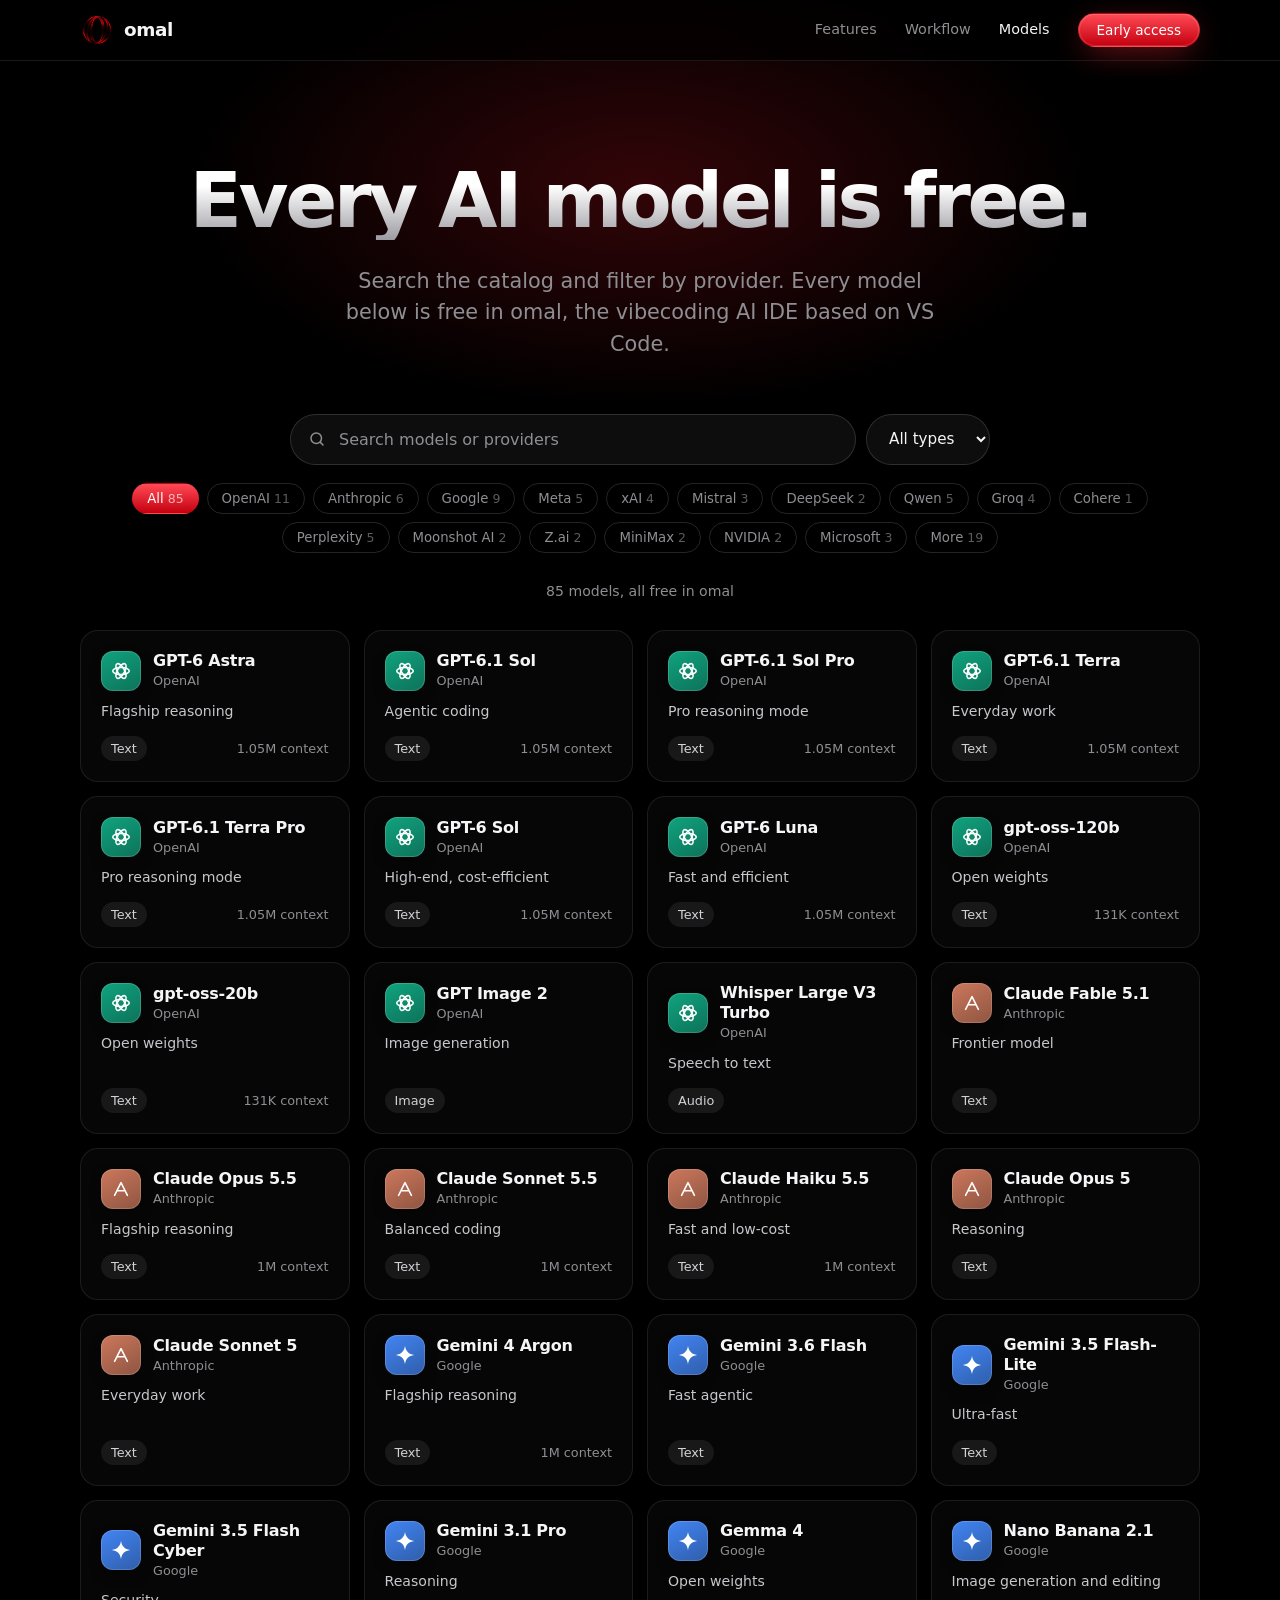
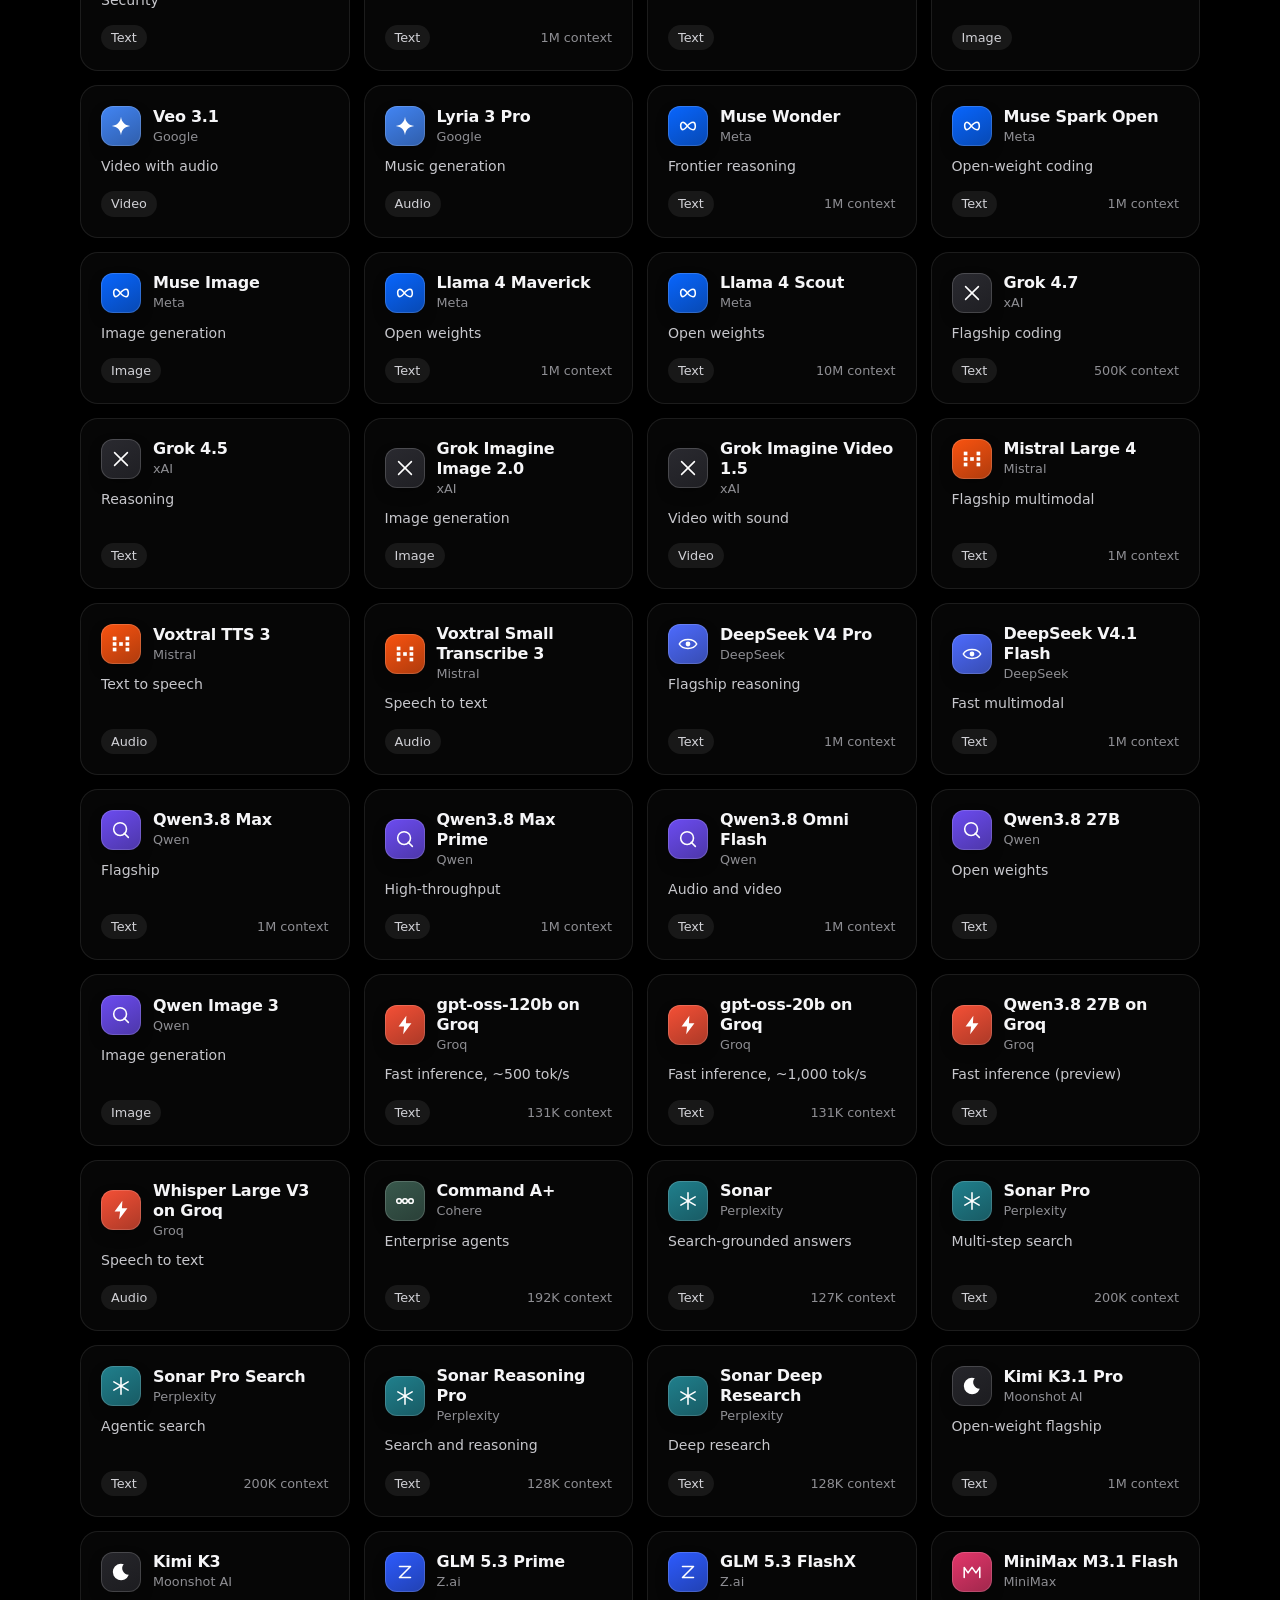
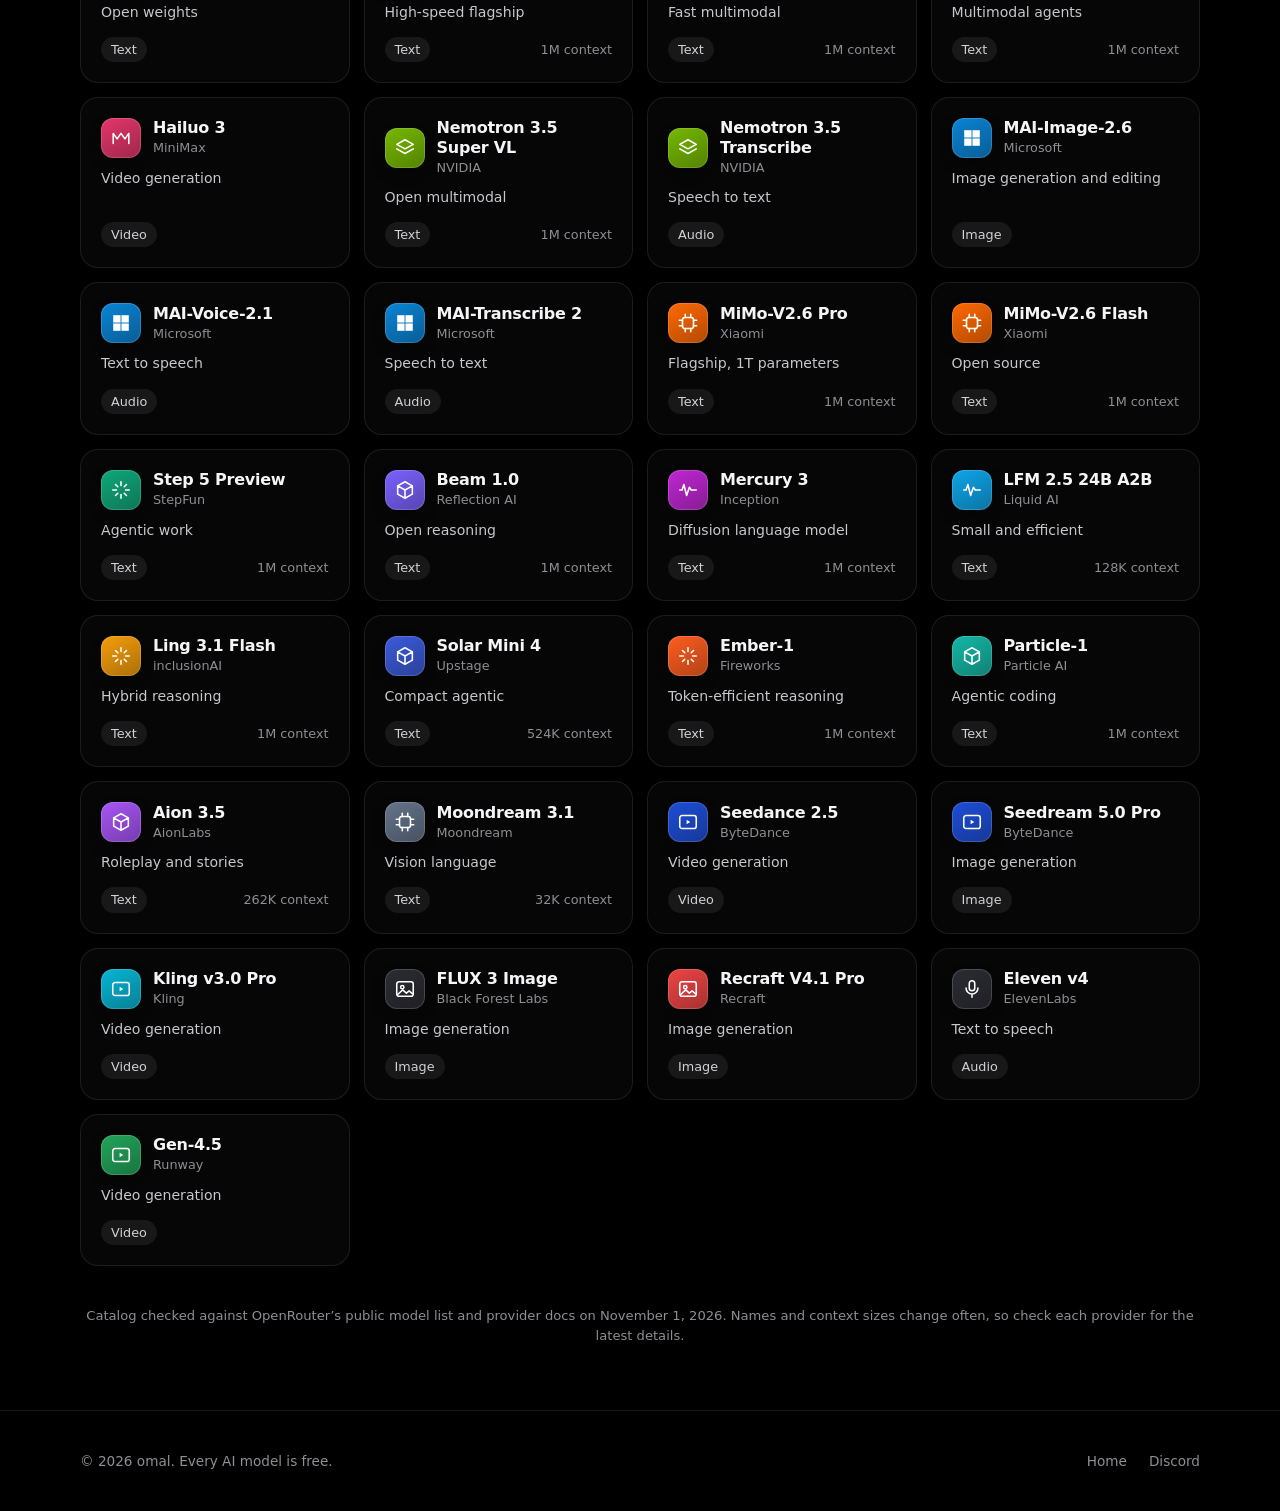
==== commit 5dcfd2a2: "claude cooked🔥🔥🔥🔥🔥🔥🥶🥶" ====
--- a/models.html
+++ b/models.html
@@ -4,7 +4,7 @@
   <meta charset="utf-8">
   <meta name="viewport" content="width=device-width, initial-scale=1">
   <title>Models | omal: Every AI model is free.</title>
-  <meta name="description" content="Browse 70+ AI models from OpenAI, Anthropic, Google, Meta, xAI, Mistral, DeepSeek, Qwen and more. Every AI model is free in omal.">
+  <meta name="description" content="Browse 85+ AI models from OpenAI, Anthropic, Google, Meta, xAI, Mistral, DeepSeek, Qwen and more. Every AI model is free in omal.">
   <meta name="theme-color" content="#000000">
   <link rel="icon" type="image/png" href="favicon.png">
   <link rel="stylesheet" href="styles.css">
@@ -36,9 +36,14 @@
 
     <div class="tools">
       <div class="wrap">
-        <div class="search" role="search">
-          <svg viewBox="0 0 24 24" aria-hidden="true"><circle cx="11" cy="11" r="7"/><path d="M20 20l-3.5-3.5"/></svg>
-          <input id="q" type="search" placeholder="Search models, providers or types" aria-label="Search models" autocomplete="off">
+        <div class="controls">
+          <div class="search" role="search">
+            <svg viewBox="0 0 24 24" aria-hidden="true"><circle cx="11" cy="11" r="7"/><path d="M20 20l-3.5-3.5"/></svg>
+            <input id="q" type="search" placeholder="Search models or providers" aria-label="Search models" autocomplete="off">
+          </div>
+          <select id="kind" class="kind" aria-label="Filter by type">
+            <option value="all">All types</option><option value="t">Text</option><option value="i">Image</option><option value="v">Video</option><option value="a">Audio</option>
+          </select>
         </div>
         <div class="chips" id="chips" role="group" aria-label="Filter by provider"></div>
       </div>
@@ -47,7 +52,7 @@
     <div class="wrap">
       <p class="count" id="count" aria-live="polite"></p>
       <ul class="models" id="models"></ul>
-      <p class="note">Model names and context sizes are approximate and change often. Check each provider for the latest details.</p>
+      <p class="note">Catalog checked against OpenRouter&rsquo;s public model list and provider docs on November 1, 2026. Names and context sizes change often, so check each provider for the latest details.</p>
     </div>
   </main>
 
--- a/styles.css
+++ b/styles.css
@@ -80,7 +80,8 @@
 .page-hero::before{content:"";position:absolute;left:50%;top:-30%;width:min(900px,120vw);aspect-ratio:2/1;transform:translateX(-50%);background:radial-gradient(closest-side,rgba(255,25,40,.2),transparent);z-index:-1}
 .page-hero h1{font-size:clamp(2.4rem,6.5vw,4.8rem)}
 .tools{position:sticky;top:60px;z-index:20;background:linear-gradient(#000 78%,transparent);padding:14px 0 22px}
-.search{position:relative;max-width:560px;margin:0 auto 18px}
+.controls{display:flex;gap:10px;max-width:700px;margin:0 auto 18px}.search{position:relative;flex:1}
+.kind{padding:0 18px;border-radius:var(--r-pill);border:1px solid rgba(255,255,255,.14);background:rgba(255,255,255,.05);color:var(--text);font:400 .95rem var(--font)}.kind option{background:#111;color:#fff}
 .search input{width:100%;padding:15px 20px 15px 48px;border-radius:var(--r-pill);border:1px solid rgba(255,255,255,.14);background:rgba(255,255,255,.05);color:var(--text);font:400 1rem var(--font);transition:border-color .2s,box-shadow .2s}
 .search input::placeholder{color:var(--mute)}
 .search input:focus{outline:0;border-color:var(--red);box-shadow:0 0 0 4px rgba(255,42,54,.18)}
@@ -95,7 +96,9 @@
 .m{display:flex;flex-direction:column;gap:14px;padding:20px;border:1px solid var(--line);border-radius:var(--r-md);background:rgba(255,255,255,.025);transition:border-color .25s,background .25s}
 .m:hover{border-color:rgba(255,42,54,.45);background:rgba(255,42,54,.04)}
 .m-top{display:flex;align-items:center;gap:12px}
-.badge{flex:none;width:38px;height:38px;border-radius:11px;display:grid;place-items:center;font-weight:700;font-size:.8rem;color:#fff;letter-spacing:-.02em;box-shadow:0 0 0 1px rgba(255,255,255,.15) inset}
+.badge{flex:none;width:40px;height:40px;border-radius:12px;display:grid;place-items:center;box-shadow:0 0 0 1px rgba(255,255,255,.16) inset,0 6px 16px -6px rgba(0,0,0,.6)}
+.badge svg{width:22px;height:22px;stroke:#fff;fill:none;stroke-width:1.7;stroke-linecap:round;stroke-linejoin:round}
+.desc{color:#c7c7cc;font-size:.88rem;margin-top:-4px}
 .m h3{font-size:1rem;font-weight:600;letter-spacing:-.015em;line-height:1.25}
 .m .prov{font-size:.8rem;color:var(--mute)}
 .m-meta{display:flex;justify-content:space-between;align-items:center;gap:8px;margin-top:auto;font-size:.8rem;color:var(--mute)}
